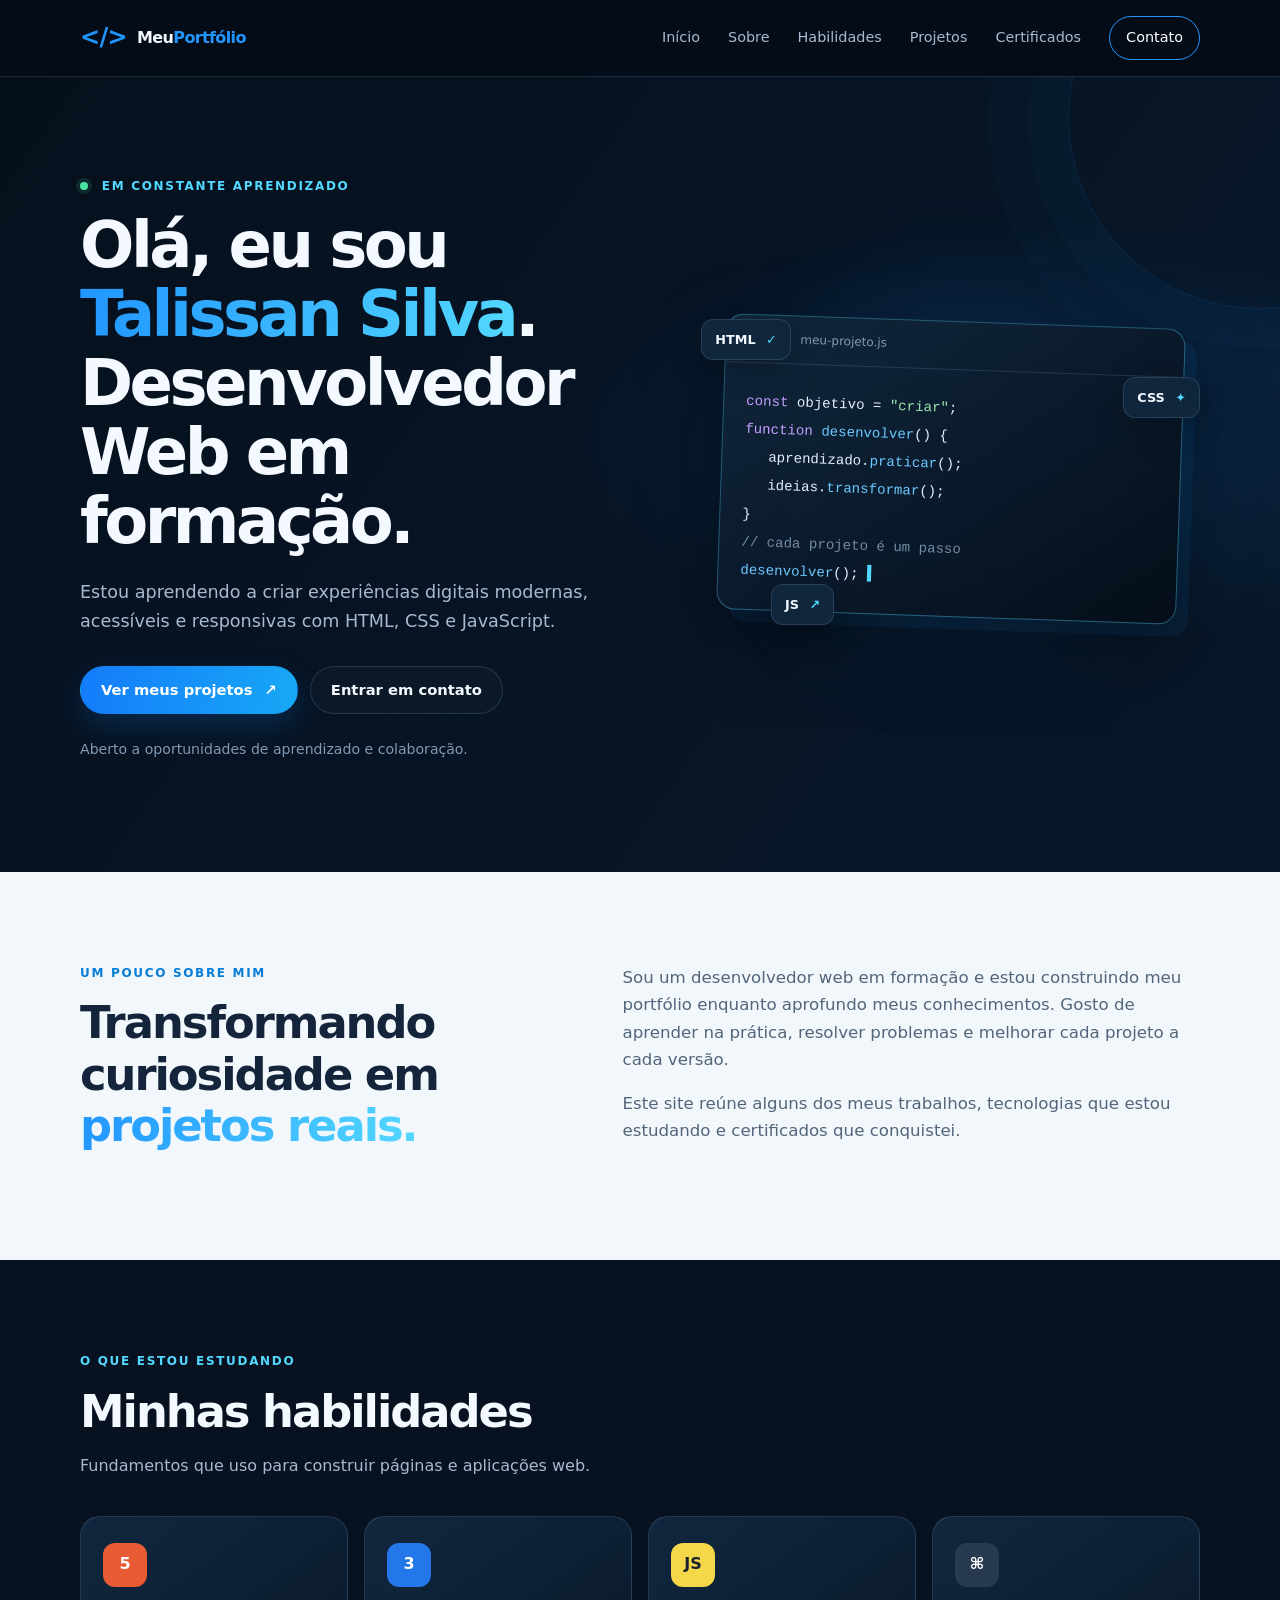
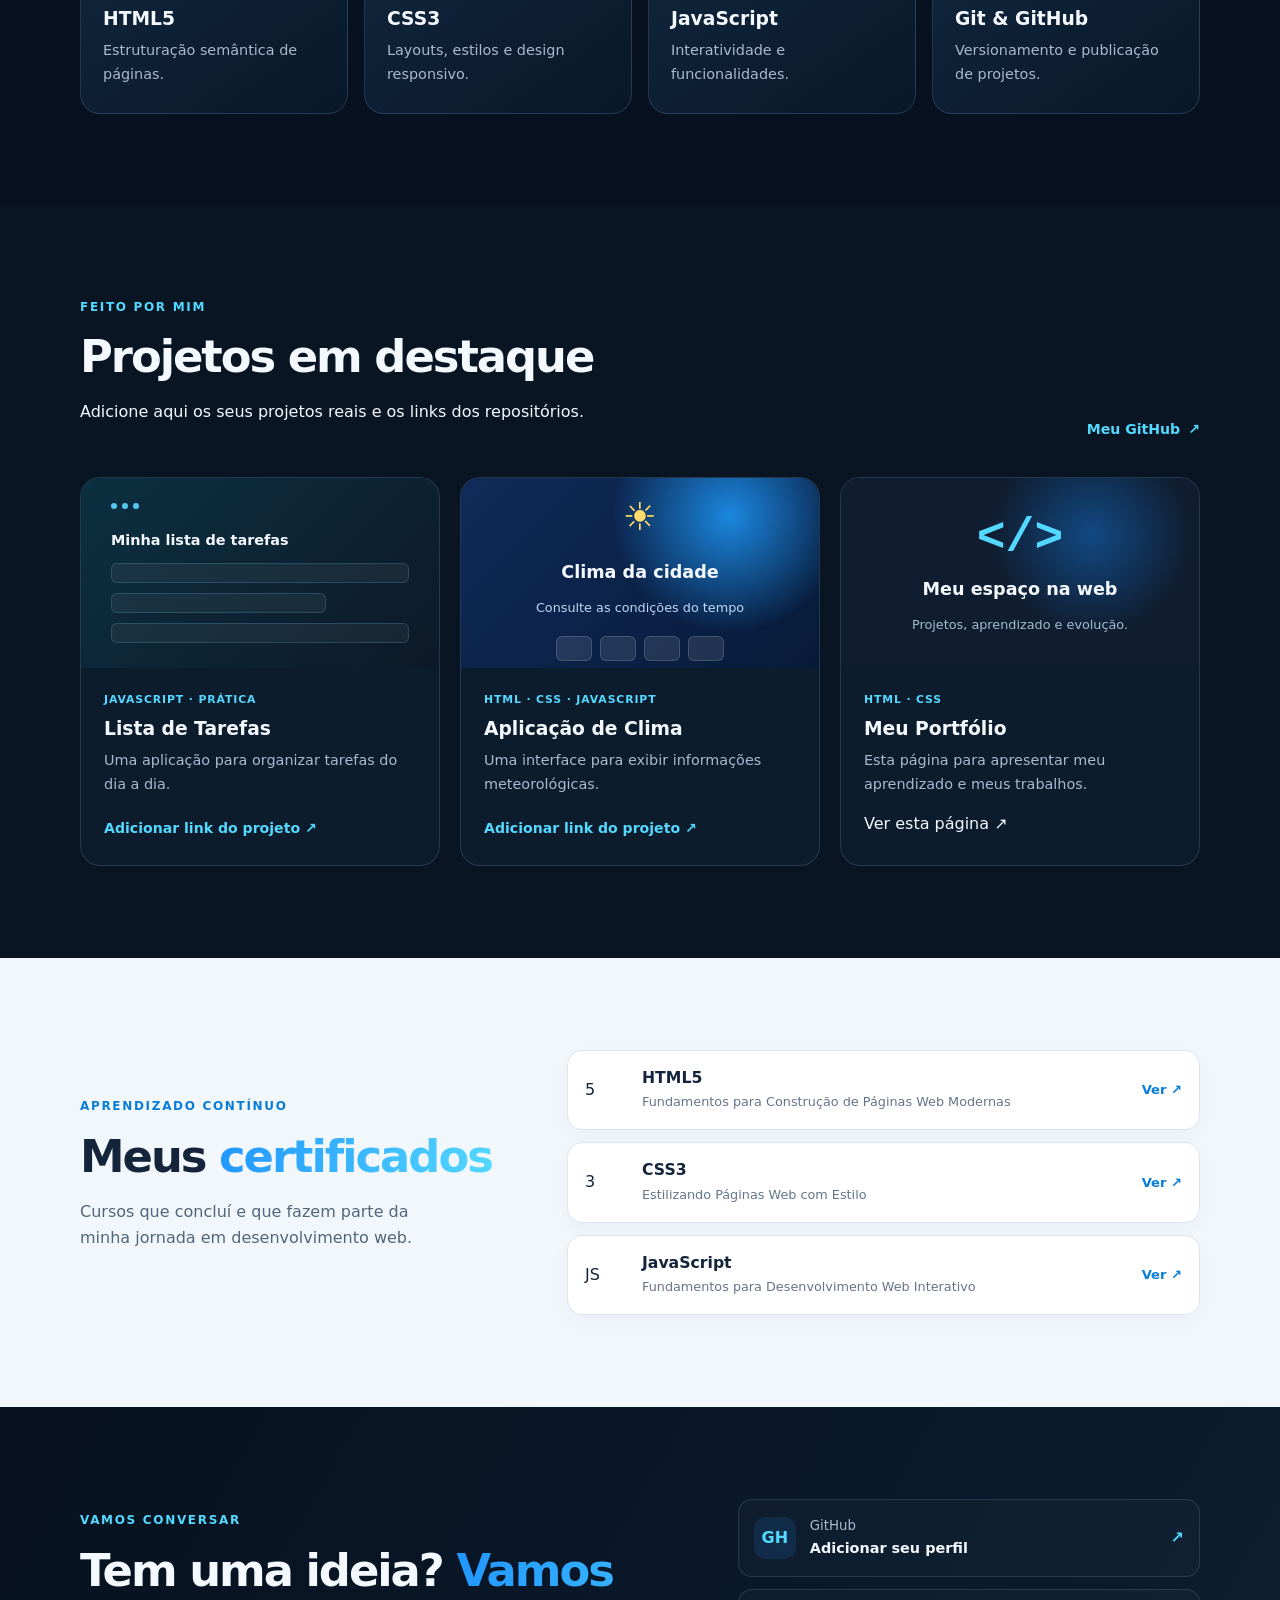
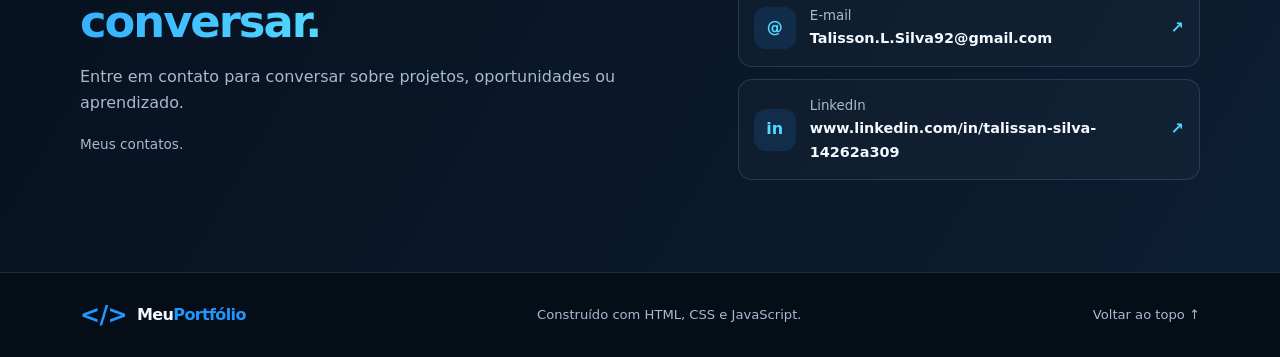
==== index.html @ ab2c7cd7 "Update index.html" ====
<!DOCTYPE html>
<html lang="pt-BR">
<head>
  <meta charset="UTF-8">
  <meta name="viewport" content="width=device-width, initial-scale=1.0">
  <meta name="description" content="Portfólio de desenvolvimento web: projetos, habilidades e certificados.">
  <title>Meu Portfólio | Desenvolvedor Web</title>
  <link rel="stylesheet" href="style.css">
  <script src="script.js" defer></script>
</head>
<body>
  <header class="site-header">
    <nav class="nav container" aria-label="Navegação principal">
      <a class="brand" href="#inicio" aria-label="Ir para o início"><span class="brand-mark">&lt;/&gt;</span><span>Meu<span class="accent">Portfólio</span></span></a>
      <button class="menu-toggle" aria-label="Abrir menu" aria-expanded="false" aria-controls="nav-links">
        <span></span><span></span><span></span>
      </button>
      <div class="nav-links" id="nav-links">
        <a href="#inicio">Início</a>
        <a href="#sobre">Sobre</a>
        <a href="#habilidades">Habilidades</a>
        <a href="#projetos">Projetos</a>
        <a href="#certificados">Certificados</a>
        <a href="#contato" class="nav-cta">Contato</a>
      </div>
    </nav>
  </header>

  <main>
    <section class="hero section" id="inicio">
      <div class="container hero-grid">
        <div class="hero-copy">
          <p class="eyebrow"><span class="status-dot"></span> Em constante aprendizado</p>
          <h1>Olá, eu sou <span class="gradient-text">Talissan Silva</span>.<br>Desenvolvedor Web em formação.</h1>
          <p class="hero-description">Estou aprendendo a criar experiências digitais modernas, acessíveis e responsivas com HTML, CSS e JavaScript.</p>
          <div class="hero-actions">
            <a class="button button-primary" href="#projetos">Ver meus projetos <span aria-hidden="true">↗</span></a>
            <a class="button button-secondary" href="#contato">Entrar em contato</a>
          </div>
          <div class="social-note">Aberto a oportunidades de aprendizado e colaboração.</div>
        </div>
        <div class="hero-art" aria-label="Ilustração decorativa de código">
          <div class="art-glow"></div>
          <div class="code-window">
            <div class="window-top"><i></i><i></i><i></i><span>meu-projeto.js</span></div>
            <div class="code-lines" aria-hidden="true">
              <p><span class="code-purple">const</span> objetivo = <span class="code-green">"criar"</span>;</p>
              <p><span class="code-purple">function</span> <span class="code-blue">desenvolver</span>() {</p>
              <p class="indent">aprendizado.<span class="code-blue">praticar</span>();</p>
              <p class="indent">ideias.<span class="code-blue">transformar</span>();</p>
              <p>}</p>
              <p><span class="code-muted">// cada projeto é um passo</span></p>
              <p><span class="code-blue">desenvolver</span>(); <span class="cursor">▍</span></p>
            </div>
          </div>
          <div class="floating-tag tag-one">HTML <span>✓</span></div>
          <div class="floating-tag tag-two">CSS <span>✦</span></div>
          <div class="floating-tag tag-three">JS <span>↗</span></div>
        </div>
      </div>
    </section>

    <section class="section about-section" id="sobre">
      <div class="container about-grid">
        <div>
          <p class="eyebrow">Um pouco sobre mim</p>
          <h2>Transformando curiosidade em <span class="gradient-text">projetos reais.</span></h2>
        </div>
        <div class="about-copy">
          <p>Sou um desenvolvedor web em formação e estou construindo meu portfólio enquanto aprofundo meus conhecimentos. Gosto de aprender na prática, resolver problemas e melhorar cada projeto a cada versão.</p>
          <p>Este site reúne alguns dos meus trabalhos, tecnologias que estou estudando e certificados que conquistei.</p>
        </div>
      </div>
    </section>

    <section class="section" id="habilidades">
      <div class="container">
        <div class="section-heading">
          <p class="eyebrow">O que estou estudando</p>
          <h2>Minhas habilidades</h2>
          <p>Fundamentos que uso para construir páginas e aplicações web.</p>
        </div>
        <div class="skills-grid">
          <article class="skill-card"><span class="skill-icon html-icon">5</span><h3>HTML5</h3><p>Estruturação semântica de páginas.</p></article>
          <article class="skill-card"><span class="skill-icon css-icon">3</span><h3>CSS3</h3><p>Layouts, estilos e design responsivo.</p></article>
          <article class="skill-card"><span class="skill-icon js-icon">JS</span><h3>JavaScript</h3><p>Interatividade e funcionalidades.</p></article>
          <article class="skill-card"><span class="skill-icon git-icon">⌘</span><h3>Git &amp; GitHub</h3><p>Versionamento e publicação de projetos.</p></article>
        </div>
      </div>
    </section>

    <section class="section projects-section" id="projetos">
      <div class="container">
        <div class="section-heading heading-row">
          <div><p class="eyebrow">Feito por mim</p><h2>Projetos em destaque</h2><p>Adicione aqui os seus projetos reais e os links dos repositórios.</p></div>
          <a class="text-link" href="https://github.com/taysomsilvaangel-jpg" target="_blank" rel="noopener noreferrer">Meu GitHub <span aria-hidden="true">↗</span></a>
        </div>
        <div class="projects-grid">
          <article class="project-card">
            <div class="project-visual task-visual"><span class="mock-browser"><i></i><i></i><i></i></span><div class="mock-task-title">Minha lista de tarefas</div><div class="mock-task-line"></div><div class="mock-task-line short"></div><div class="mock-task-line"></div></div>
            <div class="project-content"><p class="project-type">JavaScript · Prática</p><h3>Lista de Tarefas</h3><p>Uma aplicação para organizar tarefas do dia a dia.</p><a class="text-link" href="#contato">Adicionar link do projeto ↗</a></div>
          </article>
          <article class="project-card">
            <div class="project-visual weather-visual"><div class="sun">☀</div><strong>Clima da cidade</strong><span>Consulte as condições do tempo</span><div class="weather-bars"><i></i><i></i><i></i><i></i></div></div>
            <div class="project-content"><p class="project-type">HTML · CSS · JavaScript</p><h3>Aplicação de Clima</h3><p>Uma interface para exibir informações meteorológicas.</p><a class="text-link" href="#contato">Adicionar link do projeto ↗</a></div>
          </article>
          <article class="project-card">
            <div class="project-visual portfolio-visual"><span class="portfolio-symbol">&lt;/&gt;</span><strong>Meu espaço na web</strong><span>Projetos, aprendizado e evolução.</span></div>
            <div class="project-content"><p class="project-type">HTML · CSS</p><h3>Meu Portfólio</h3><p>Esta página para apresentar meu aprendizado e meus trabalhos.</p><a class="www.linkedin.com/in/talissan-silva-14262a309" href="#inicio">Ver esta página ↗</a></div>
          </article>
        </div>
      </div>
    </section>

    <section class="section certificates-section" id="certificados">
      <div class="container certificates-grid">
        <div>
          <p class="eyebrow">Aprendizado contínuo</p>
          <h2>Meus <span class="gradient-text">certificados</span></h2>
          <p class="section-intro">Cursos que concluí e que fazem parte da minha jornada em desenvolvimento web.</p>
        </div>
        <div class="certificate-list">
          <article class="certificate-item"><span class="certificados/HTML5_Fundamentos_para_Construção_de_Páginas_Web_Modernas-Certificado_digital_4840983.pdf">5</span><div><h3>HTML5</h3><p>Fundamentos para Construção de Páginas Web Modernas</p></div><a href="c:\projetos-web\projetos-webCurriculo\HTML5_Fundamentos_para_Construção_de_Páginas_Web_Modernas-Certificado_digital_4840983.pdf" target="_blank" rel="noopener noreferrer" aria-label="Abrir certificado de HTML5">Ver ↗</a></article>
          <article class="certificate-item"><span class="certificados/CSS3_Estilizando_Páginas_Web_com_Estilo-Certificado_digital_4839850.pdf">3</span><div><h3>CSS3</h3><p>Estilizando Páginas Web com Estilo</p></div><a href="certificados/CSS3_Estilizando_Páginas_Web_com_Estilo-Certificado_digital_4839850.pdf" target="_blank" rel="noopener noreferrer" aria-label="Abrir certificado de CSS3">Ver ↗</a></article>
          <article class="certificate-item"><span class="certificados/JavaScript_Fundamentos_para_Desenvolvimento_Web_Interativo-Certificado_digital_4862687.pdf">JS</span><div><h3>JavaScript</h3><p>Fundamentos para Desenvolvimento Web Interativo</p></div><a href="certificados/JavaScript_Fundamentos_para_Desenvolvimento_Web_Interativo-Certificado_digital_4862687.pdf" target="_blank" rel="noopener noreferrer" aria-label="Abrir certificado de JavaScript">Ver ↗</a></article>
        </div>
      </div>
    </section>

    <section class="section contact-section" id="contato">
      <div class="container contact-grid">
        <div><p class="eyebrow">Vamos conversar</p><h2>Tem uma ideia? <span class="gradient-text">Vamos conversar.</span></h2><p>Entre em contato para conversar sobre projetos, oportunidades ou aprendizado.</p><p class="contact-hint">Meus contatos.</p></div>
        <div class="contact-links">
          <a href="https://github.com/taysomsilvaangel-jpg" target="_blank" rel="noopener noreferrer"><span>GH</span><div><small>GitHub</small><strong>Adicionar seu perfil</strong></div><b>↗</b></a>
          <a href="Talisson.L.Silva92@gmail.com"><span>@</span><div><small>E-mail</small><strong>Talisson.L.Silva92@gmail.com</strong></div><b>↗</b></a>
          <a href="www.linkedin.com/in/talissan-silva-14262a309" target="_blank" rel="noopener noreferrer"><span>in</span><div><small>LinkedIn</small><strong>www.linkedin.com/in/talissan-silva-14262a309</strong></div><b>↗</b></a>
        </div>
      </div>
    </section>
  </main>

  <footer class="site-footer"><div class="container footer-inner"><a class="brand" href="#inicio"><span class="brand-mark">&lt;/&gt;</span><span>Meu<span class="accent">Portfólio</span></span></a><p>Construído com HTML, CSS e JavaScript.</p><a href="#inicio" class="back-top">Voltar ao topo ↑</a></div></footer>
</body>
</html>
---- style.css ----
:root {
  --bg: #07111f;
  --bg-soft: #0b192a;
  --card: #102238;
  --text: #f4f8ff;
  --muted: #a8bad0;
  --blue: #2196ff;
  --cyan: #53d8ff;
  --border: rgba(146, 184, 220, .18);
  --light: #f2f7fc;
  --dark-text: #14253b;
  --radius: 20px;
  --max-width: 1120px;
}
* { box-sizing: border-box; }
html { scroll-behavior: smooth; scroll-padding-top: 88px; }
body { margin: 0; font-family: Inter, ui-sans-serif, system-ui, -apple-system, BlinkMacSystemFont, "Segoe UI", sans-serif; background: var(--bg); color: var(--text); line-height: 1.65; }
a { color: inherit; text-decoration: none; }
button, a { -webkit-tap-highlight-color: transparent; }
.container { width: min(var(--max-width), calc(100% - 40px)); margin-inline: auto; }
.site-header { position: sticky; top: 0; z-index: 20; background: rgba(5, 13, 24, .9); border-bottom: 1px solid var(--border); backdrop-filter: blur(16px); }
.nav { min-height: 76px; display: flex; align-items: center; justify-content: space-between; gap: 28px; }
.brand { display: inline-flex; align-items: center; gap: 10px; font-weight: 800; letter-spacing: -.04em; white-space: nowrap; }
.brand-mark { color: var(--blue); font-size: 1.5rem; font-weight: 900; }
.accent, .gradient-text { color: var(--blue); }
.gradient-text { background: linear-gradient(100deg, var(--blue), var(--cyan)); -webkit-background-clip: text; background-clip: text; color: transparent; }
.nav-links { display: flex; align-items: center; gap: clamp(14px, 2.2vw, 28px); color: var(--muted); font-size: .9rem; }
.nav-links a:hover, .nav-links a:focus-visible { color: white; }
.nav-cta { border: 1px solid var(--blue); border-radius: 999px; padding: 9px 16px; color: white !important; }
.menu-toggle { display: none; border: 1px solid var(--border); background: var(--bg-soft); color: white; border-radius: 10px; padding: 10px; }
.menu-toggle span { display: block; width: 22px; height: 2px; margin: 4px; background: currentColor; }
.section { padding: 92px 0; }
.hero { position: relative; overflow: hidden; padding: 100px 0 110px; background: radial-gradient(ellipse at 82% 45%, rgba(20, 120, 220, .17), transparent 34%), linear-gradient(125deg, #06101d, #08182a); }
.hero::before { content: ""; position: absolute; width: 380px; height: 380px; border: 1px solid rgba(33,150,255,.14); border-radius: 50%; right: -170px; top: -150px; box-shadow: 0 0 0 40px rgba(33,150,255,.025), 0 0 0 80px rgba(33,150,255,.02); }
.hero-grid { position: relative; display: grid; grid-template-columns: 1.05fr .95fr; align-items: center; gap: 70px; }
.eyebrow { margin: 0 0 14px; color: var(--cyan); text-transform: uppercase; font-size: .75rem; font-weight: 800; letter-spacing: .14em; }
.status-dot { display: inline-block; width: 8px; height: 8px; border-radius: 50%; margin-right: 8px; background: #47e2a0; box-shadow: 0 0 0 4px rgba(71,226,160,.12); }
h1, h2, h3, p { margin-top: 0; }
h1 { max-width: 700px; margin-bottom: 22px; font-size: clamp(2.5rem, 5vw, 4.4rem); line-height: 1.08; letter-spacing: -.055em; }
h2 { margin-bottom: 16px; font-size: clamp(2rem, 3.5vw, 3rem); line-height: 1.15; letter-spacing: -.045em; }
h3 { line-height: 1.3; }
.hero-description { max-width: 580px; color: var(--muted); font-size: 1.1rem; }
.hero-actions { display: flex; flex-wrap: wrap; gap: 12px; margin-top: 30px; }
.button { min-height: 48px; display: inline-flex; align-items: center; justify-content: center; gap: 12px; padding: 0 20px; border: 1px solid transparent; border-radius: 999px; font-weight: 750; font-size: .92rem; transition: transform .2s, background .2s; }
.button:hover { transform: translateY(-2px); }
.button-primary { color: #fff; background: linear-gradient(100deg, #147bfa, #18a8f6); box-shadow: 0 12px 30px rgba(18,129,245,.2); }
.button-secondary { border-color: var(--border); background: rgba(255,255,255,.025); }
.social-note { margin-top: 24px; color: #829bb5; font-size: .88rem; }
.hero-art { position: relative; display: grid; place-items: center; min-height: 340px; }
.art-glow { position: absolute; width: 290px; height: 290px; border-radius: 50%; background: rgba(18,135,255,.18); filter: blur(65px); }
.code-window { position: relative; width: min(100%, 460px); padding: 0 0 25px; overflow: hidden; border: 1px solid rgba(83,216,255,.36); border-radius: 18px; background: linear-gradient(145deg, rgba(17,39,62,.97), rgba(5,14,25,.98)); box-shadow: 0 28px 80px rgba(0,0,0,.35), 12px 12px 0 rgba(33,150,255,.08); transform: rotate(2deg); }
.window-top { height: 48px; display: flex; align-items: center; gap: 7px; padding: 0 17px; border-bottom: 1px solid var(--border); color: #8099b5; font-size: .75rem; }
.window-top i { width: 8px; height: 8px; display: block; border-radius: 50%; background: #ff6b6b; }
.window-top i:nth-child(2) { background: #ffd166; }.window-top i:nth-child(3) { background: #51d88a; }
.window-top span { margin-left: 12px; }
.code-lines { padding: 24px 22px 0; color: #e4f0ff; font: 500 .88rem/2 "SFMono-Regular", Consolas, monospace; }
.code-lines p { margin: 0; white-space: nowrap; }
.indent { padding-left: 24px; }.code-purple { color: #c6a0ff; }.code-green { color: #9ce6ad; }.code-blue { color: #6bcaff; }.code-muted { color: #718ba5; }.cursor { color: var(--cyan); }
.floating-tag { position: absolute; padding: 9px 13px; border: 1px solid var(--border); border-radius: 12px; background: #10263d; box-shadow: 0 12px 30px rgba(0,0,0,.2); font-size: .8rem; font-weight: 800; }
.floating-tag span { color: var(--cyan); margin-left: 6px; }.tag-one { top: 20px; left: 0; }.tag-two { right: 0; top: 78px; }.tag-three { bottom: 14px; left: 14%; }
.about-section, .certificates-section { color: var(--dark-text); background: var(--light); }
.about-grid { display: grid; grid-template-columns: .9fr 1.1fr; gap: 70px; align-items: start; }
.about-section .eyebrow, .certificates-section .eyebrow { color: #087dd8; }
.about-copy { color: #53657a; font-size: 1.04rem; }
.section-heading { max-width: 680px; margin-bottom: 36px; }
.section-heading > p:last-child, .section-intro { color: var(--muted); }
.skills-grid { display: grid; grid-template-columns: repeat(4, 1fr); gap: 16px; }
.skill-card { padding: 26px 22px; border: 1px solid var(--border); border-radius: var(--radius); background: linear-gradient(145deg, rgba(19,42,66,.9), rgba(10,25,42,.9)); transition: transform .2s, border-color .2s; }
.skill-card:hover, .project-card:hover { transform: translateY(-5px); border-color: rgba(33,150,255,.6); }
.skill-icon, .certificate-badge { display: grid; place-items: center; width: 44px; height: 44px; margin-bottom: 20px; border-radius: 12px; font-weight: 900; }
.html-icon { color: #fff; background: #e85b35; }.css-icon { color: #fff; background: #2377e8; }.js-icon { color: #18212c; background: #f4d84a; }.git-icon { color: #fff; background: #273a50; }
.skill-card h3 { margin-bottom: 8px; }.skill-card p { margin-bottom: 0; color: var(--muted); font-size: .9rem; }
.projects-section { background: #091523; }
.heading-row { max-width: none; display: flex; align-items: end; justify-content: space-between; gap: 24px; }
.text-link { display: inline-flex; align-items: center; gap: 8px; color: var(--cyan); font-size: .88rem; font-weight: 800; }
.text-link:hover { color: white; }
.projects-grid { display: grid; grid-template-columns: repeat(3, 1fr); gap: 20px; }
.project-card { overflow: hidden; border: 1px solid var(--border); border-radius: var(--radius); background: #0d1c2d; transition: transform .2s, border-color .2s; }
.project-visual { height: 190px; display: flex; flex-direction: column; justify-content: center; align-items: center; gap: 10px; overflow: hidden; position: relative; }
.task-visual { align-items: stretch; padding: 25px 30px; background: linear-gradient(135deg, #0c3041, #0d1928); }
.mock-browser { display: flex; gap: 5px; }.mock-browser i { width: 6px; height: 6px; border-radius: 50%; background: #57c6ef; }
.mock-task-title { margin-top: 10px; font-size: .9rem; font-weight: 800; }.mock-task-line { height: 20px; border: 1px solid rgba(128,200,232,.2); border-radius: 6px; background: rgba(255,255,255,.05); }.mock-task-line.short { width: 72%; }
.weather-visual { background: radial-gradient(circle at 75% 20%, #1b87df, transparent 38%), linear-gradient(135deg, #102b5a, #071a38); }.sun { color: #ffdc69; font-size: 2.4rem; }.weather-visual strong { font-size: 1.1rem; }.weather-visual span { color: #c0d7f7; font-size: .8rem; }.weather-bars { display: flex; gap: 8px; margin-top: 8px; }.weather-bars i { width: 36px; height: 25px; border: 1px solid rgba(255,255,255,.15); border-radius: 6px; background: rgba(255,255,255,.1); }
.portfolio-visual { background: radial-gradient(circle at 70% 30%, rgba(20,139,255,.4), transparent 35%), #101d30; }.portfolio-symbol { color: var(--cyan); font: 900 3rem monospace; }.portfolio-visual strong { font-size: 1.1rem; }.portfolio-visual span:last-child { color: #a6bbd2; font-size: .8rem; }
.project-content { padding: 23px; }.project-type { margin-bottom: 8px; color: var(--cyan); text-transform: uppercase; letter-spacing: .08em; font-size: .68rem; font-weight: 800; }.project-content h3 { margin-bottom: 8px; }.project-content p:not(.project-type) { color: var(--muted); font-size: .9rem; }.project-content .text-link { margin-top: 6px; }
.certificates-grid { display: grid; grid-template-columns: .8fr 1.2fr; gap: 65px; align-items: center; }.certificates-section .section-intro { color: #53657a; max-width: 380px; }
.certificate-list { display: grid; gap: 12px; }.certificate-item { display: grid; grid-template-columns: 42px 1fr auto; align-items: center; gap: 15px; padding: 17px; border: 1px solid #dce6f0; border-radius: 15px; background: #fff; box-shadow: 0 6px 18px rgba(24,55,88,.04); }.certificate-badge { width: 40px; height: 40px; margin: 0; border-radius: 10px; }.certificate-item h3 { margin: 0 0 3px; font-size: .98rem; }.certificate-item p { margin: 0; color: #64758a; font-size: .8rem; }.certificate-item a { color: #087dd8; font-size: .82rem; font-weight: 800; }.certificate-item a:hover { text-decoration: underline; }
.contact-section { background: linear-gradient(120deg, #07111f, #0c1e32); }.contact-grid { display: grid; grid-template-columns: 1fr .8fr; align-items: center; gap: 80px; }.contact-grid > div:first-child > p:not(.eyebrow) { color: var(--muted); }.contact-hint { font-size: .85rem; }
.contact-links { display: grid; gap: 12px; }.contact-links a { display: flex; align-items: center; gap: 14px; padding: 15px; border: 1px solid var(--border); border-radius: 14px; background: rgba(255,255,255,.025); }.contact-links a > span { display: grid; place-items: center; width: 42px; height: 42px; border-radius: 12px; background: rgba(33,150,255,.13); color: var(--cyan); font-weight: 900; }.contact-links a div { display: grid; flex: 1; }.contact-links small { color: var(--muted); }.contact-links strong { font-size: .9rem; }.contact-links b { color: var(--cyan); }
.site-footer { border-top: 1px solid var(--border); background: #050d17; }.footer-inner { min-height: 84px; display: flex; align-items: center; justify-content: space-between; gap: 20px; }.footer-inner p, .back-top { margin: 0; color: var(--muted); font-size: .82rem; }.back-top:hover { color: white; }
:focus-visible { outline: 3px solid var(--cyan); outline-offset: 4px; }
@media (max-width: 900px) {
  .nav { min-height: 70px; }.menu-toggle { display: block; }
  .nav-links { position: absolute; top: 70px; left: 0; right: 0; display: none; flex-direction: column; align-items: stretch; gap: 0; padding: 12px 20px 20px; border-bottom: 1px solid var(--border); background: #07111f; }
  .nav-links.open { display: flex; }.nav-links a { padding: 12px 8px; }.nav-cta { text-align: center; margin-top: 8px; }
  .hero-grid { grid-template-columns: 1fr; gap: 35px; }.hero { padding: 72px 0 80px; }.hero-art { min-height: 300px; }.code-window { max-width: 520px; }
  .about-grid, .certificates-grid, .contact-grid { grid-template-columns: 1fr; gap: 30px; }
  .skills-grid { grid-template-columns: repeat(2, 1fr); }.projects-grid { grid-template-columns: repeat(2, 1fr); }.project-card:last-child { grid-column: 1 / -1; }
}
@media (max-width: 600px) {
  .container { width: min(100% - 30px, var(--max-width)); }
  .section { padding: 66px 0; }.hero { padding: 62px 0 68px; }h1 { font-size: clamp(2.35rem, 12vw, 3.4rem); }
  .hero-description { font-size: 1rem; }.hero-art { min-height: 260px; }.code-lines { padding: 18px 14px 0; font-size: .72rem; }.window-top { height: 42px; }.floating-tag { font-size: .7rem; padding: 7px 9px; }.tag-one { top: 5px; }.tag-two { top: 55px; }.tag-three { bottom: 0; }
  .skills-grid, .projects-grid { grid-template-columns: 1fr; }.project-card:last-child { grid-column: auto; }.project-visual { height: 175px; }
  .heading-row { align-items: start; flex-direction: column; }.certificate-item { grid-template-columns: 38px 1fr; }.certificate-item a { grid-column: 2; justify-self: start; }.certificate-item p { font-size: .76rem; }
  .footer-inner { padding: 22px 0; align-items: flex-start; flex-direction: column; gap: 12px; }
}
@media (prefers-reduced-motion: reduce) { html { scroll-behavior: auto; } *, *::before, *::after { transition-duration: .01ms !important; animation-duration: .01ms !important; } }
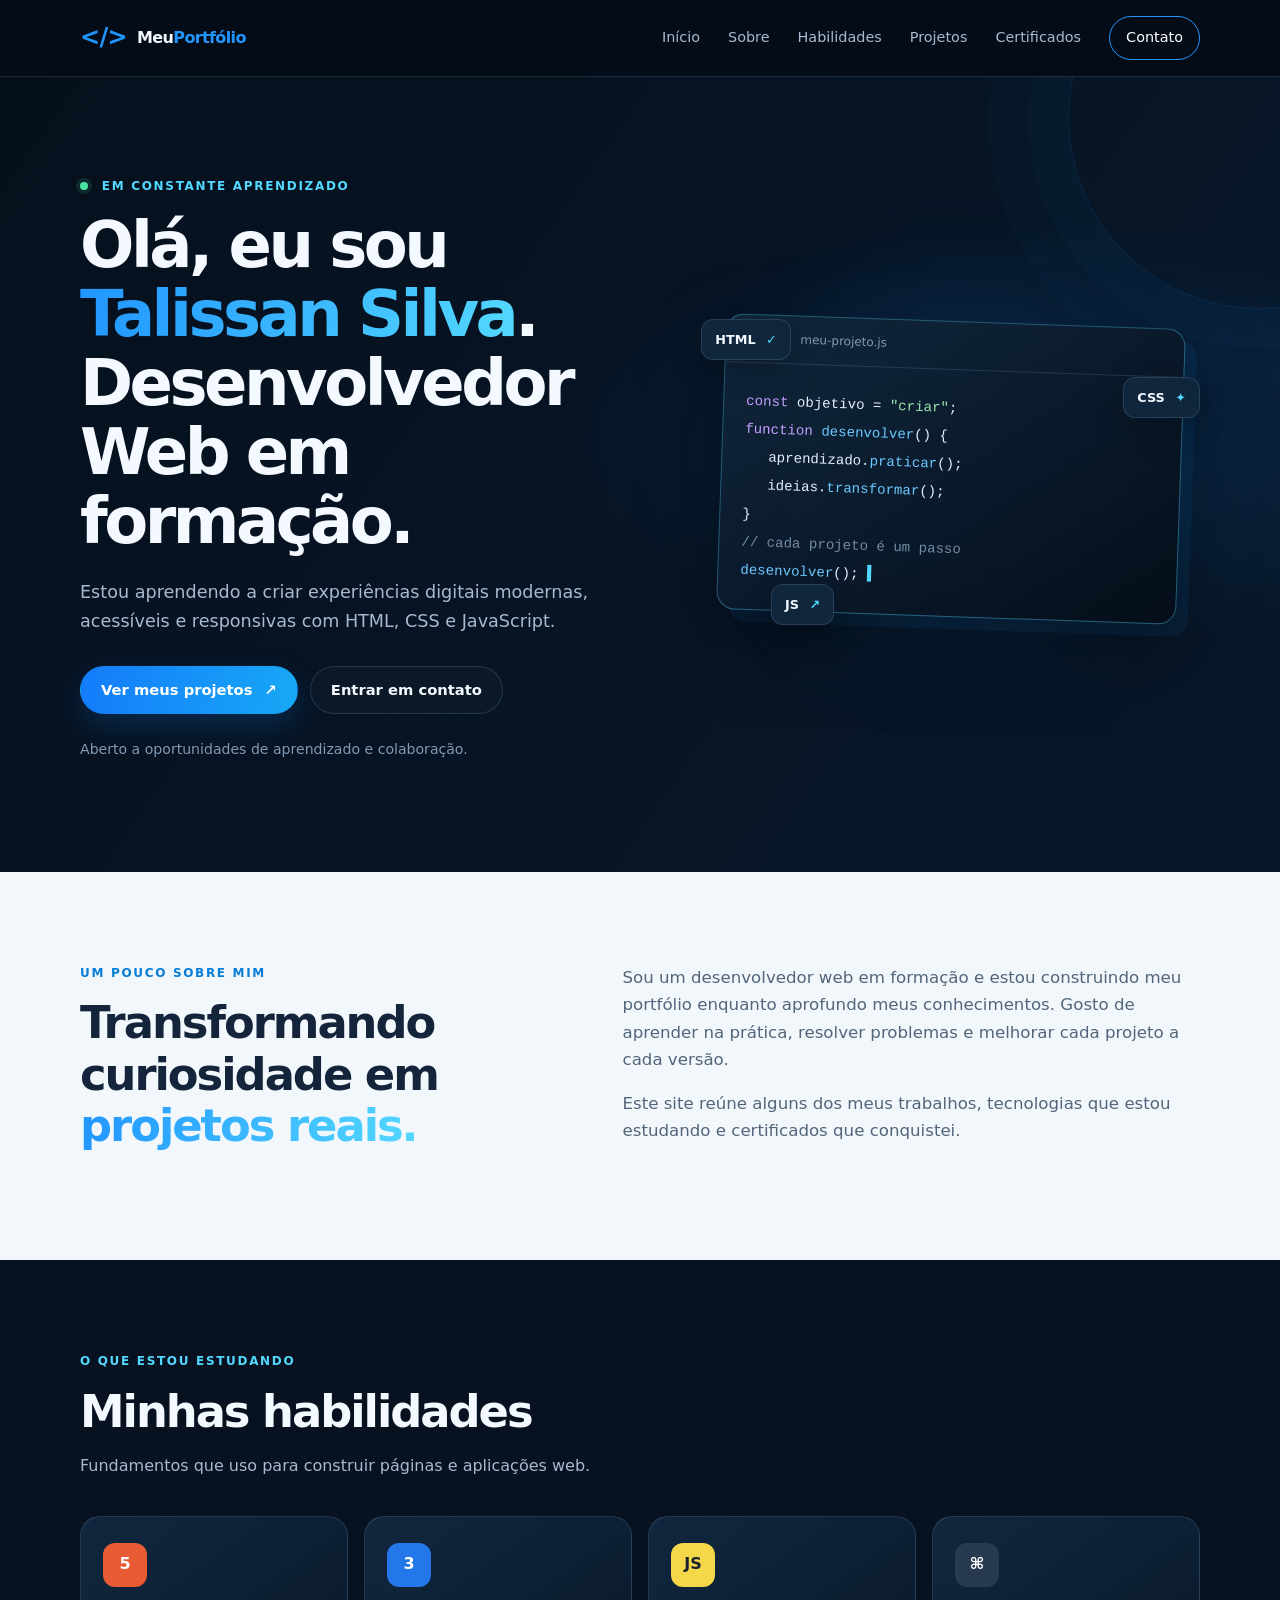
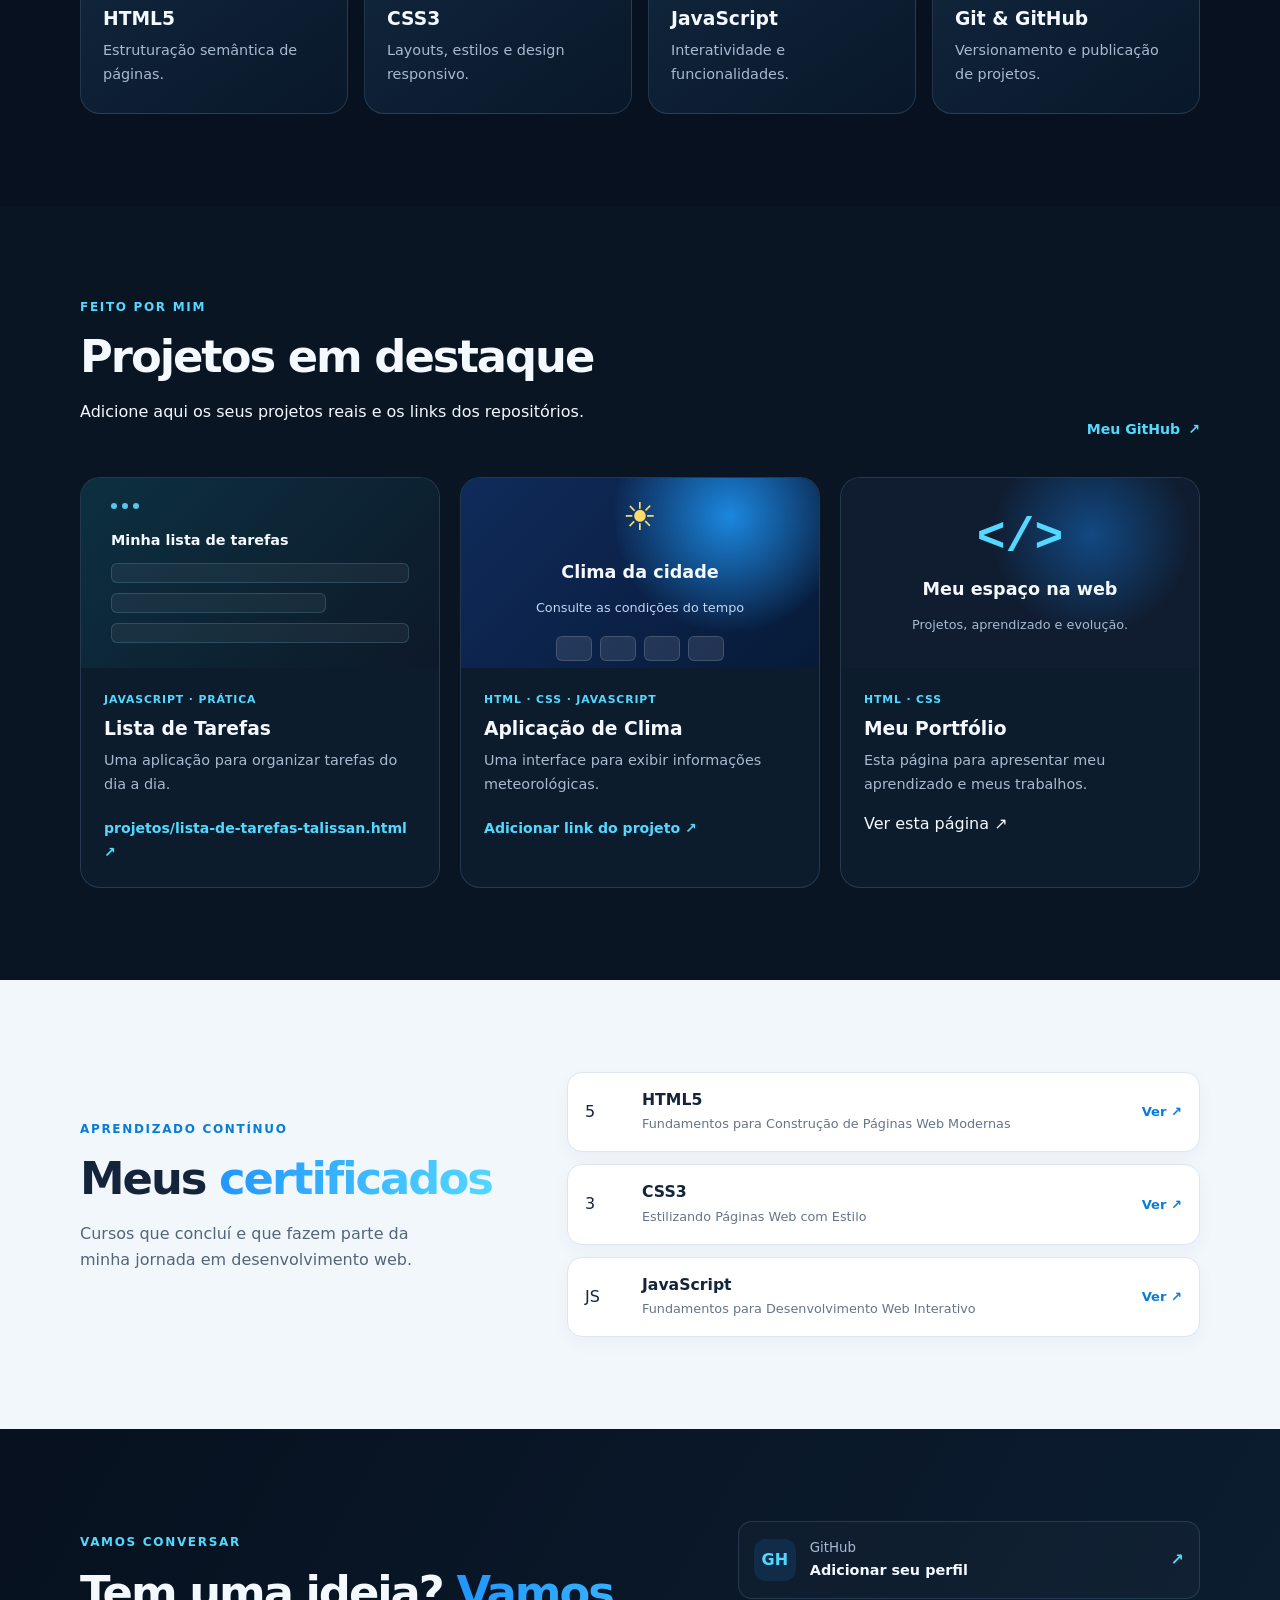
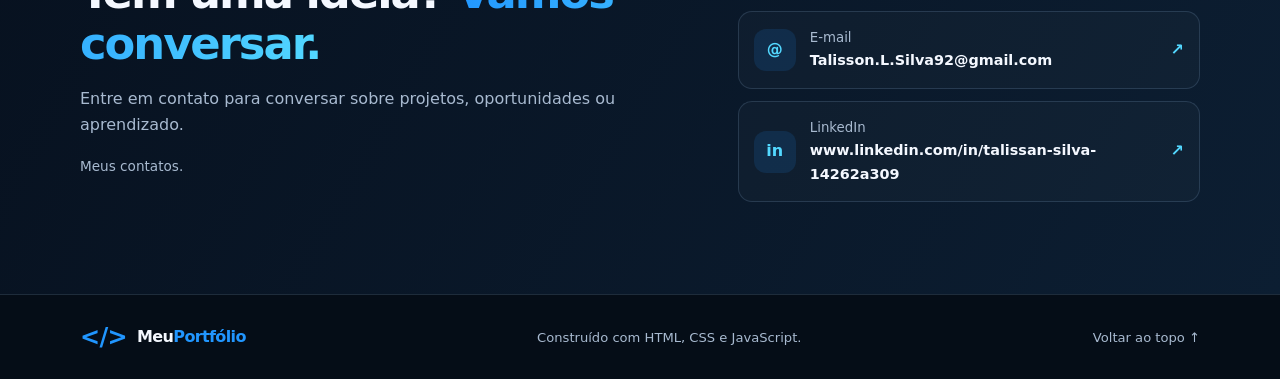
==== commit 4b11504b: "Update index.html" ====
--- a/index.html
+++ b/index.html
@@ -98,7 +98,7 @@
         <div class="projects-grid">
           <article class="project-card">
             <div class="project-visual task-visual"><span class="mock-browser"><i></i><i></i><i></i></span><div class="mock-task-title">Minha lista de tarefas</div><div class="mock-task-line"></div><div class="mock-task-line short"></div><div class="mock-task-line"></div></div>
-            <div class="project-content"><p class="project-type">JavaScript · Prática</p><h3>Lista de Tarefas</h3><p>Uma aplicação para organizar tarefas do dia a dia.</p><a class="text-link" href="#contato">Adicionar link do projeto ↗</a></div>
+            <div class="project-content"><p class="project-type">JavaScript · Prática</p><h3>Lista de Tarefas</h3><p>Uma aplicação para organizar tarefas do dia a dia.</p><a class="text-link" href="#contato">projetos/lista-de-tarefas-talissan.html ↗</a></div>
           </article>
           <article class="project-card">
             <div class="project-visual weather-visual"><div class="sun">☀</div><strong>Clima da cidade</strong><span>Consulte as condições do tempo</span><div class="weather-bars"><i></i><i></i><i></i><i></i></div></div>
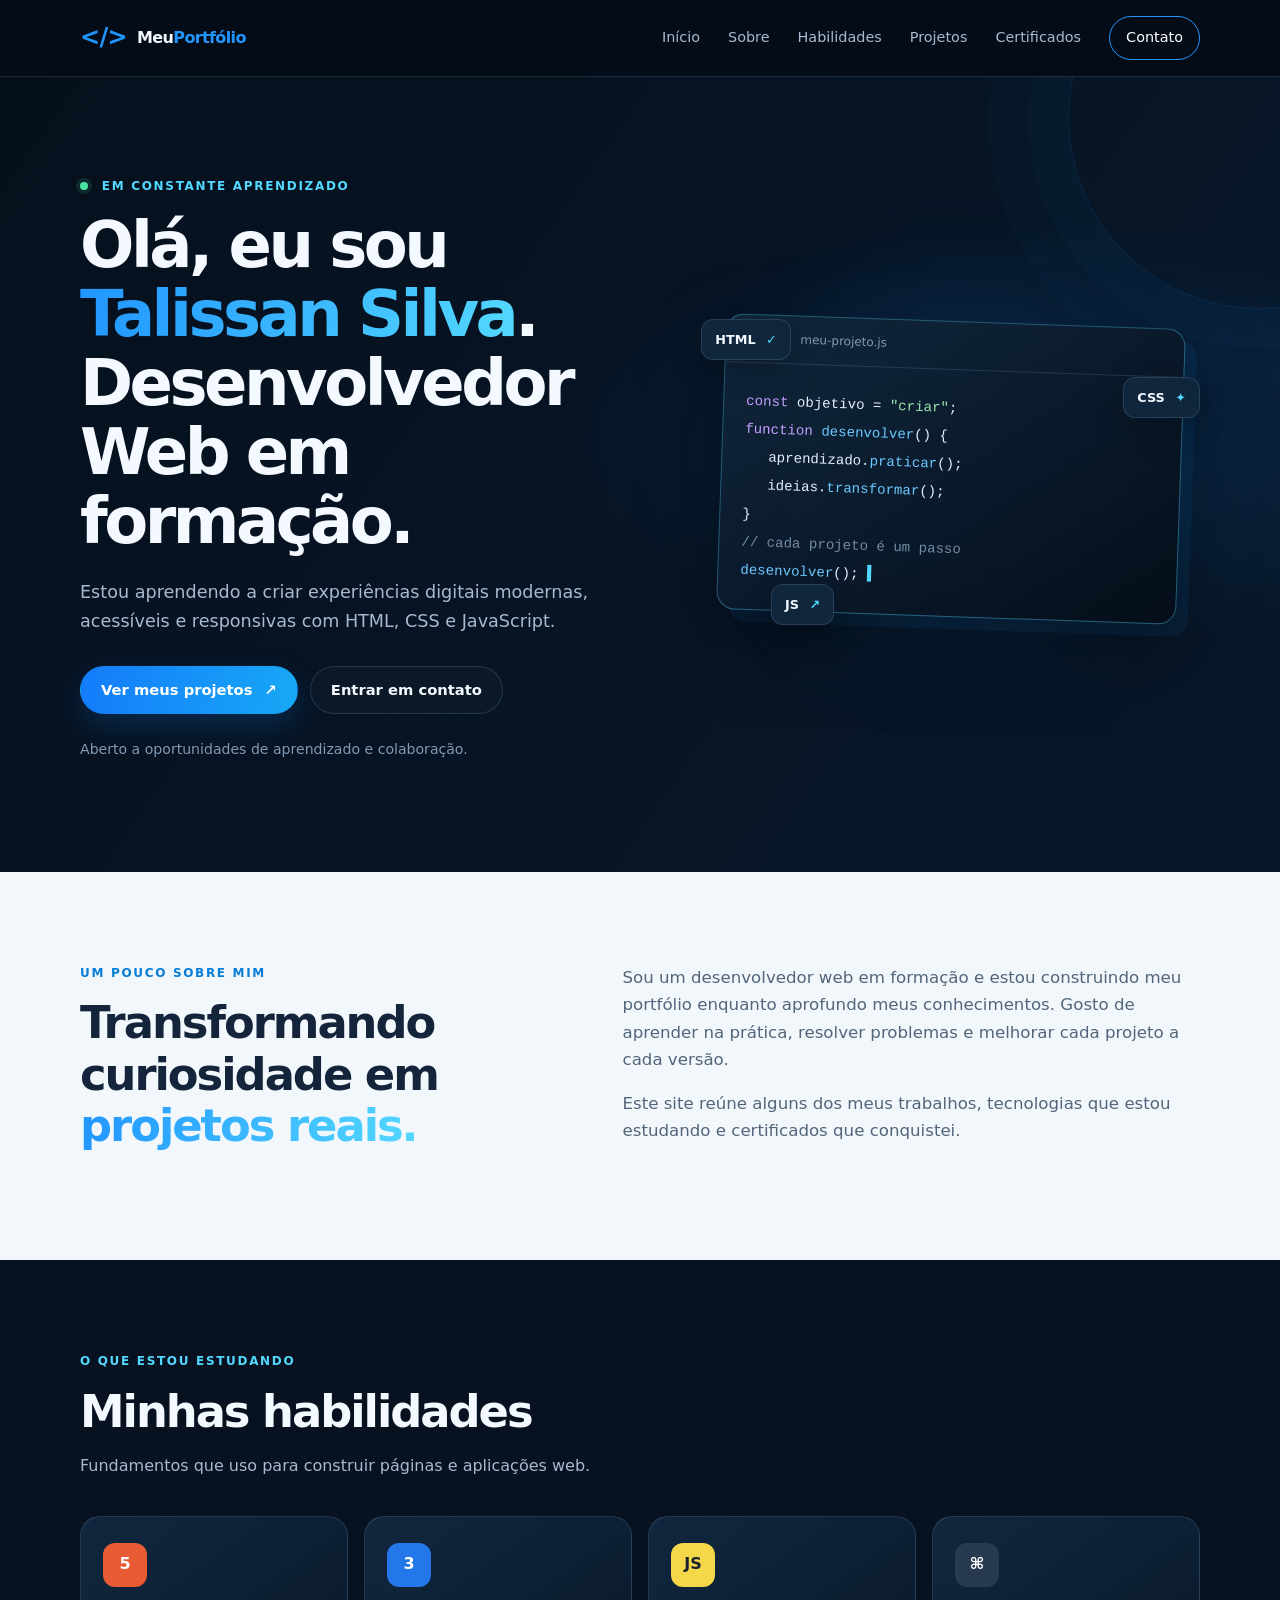
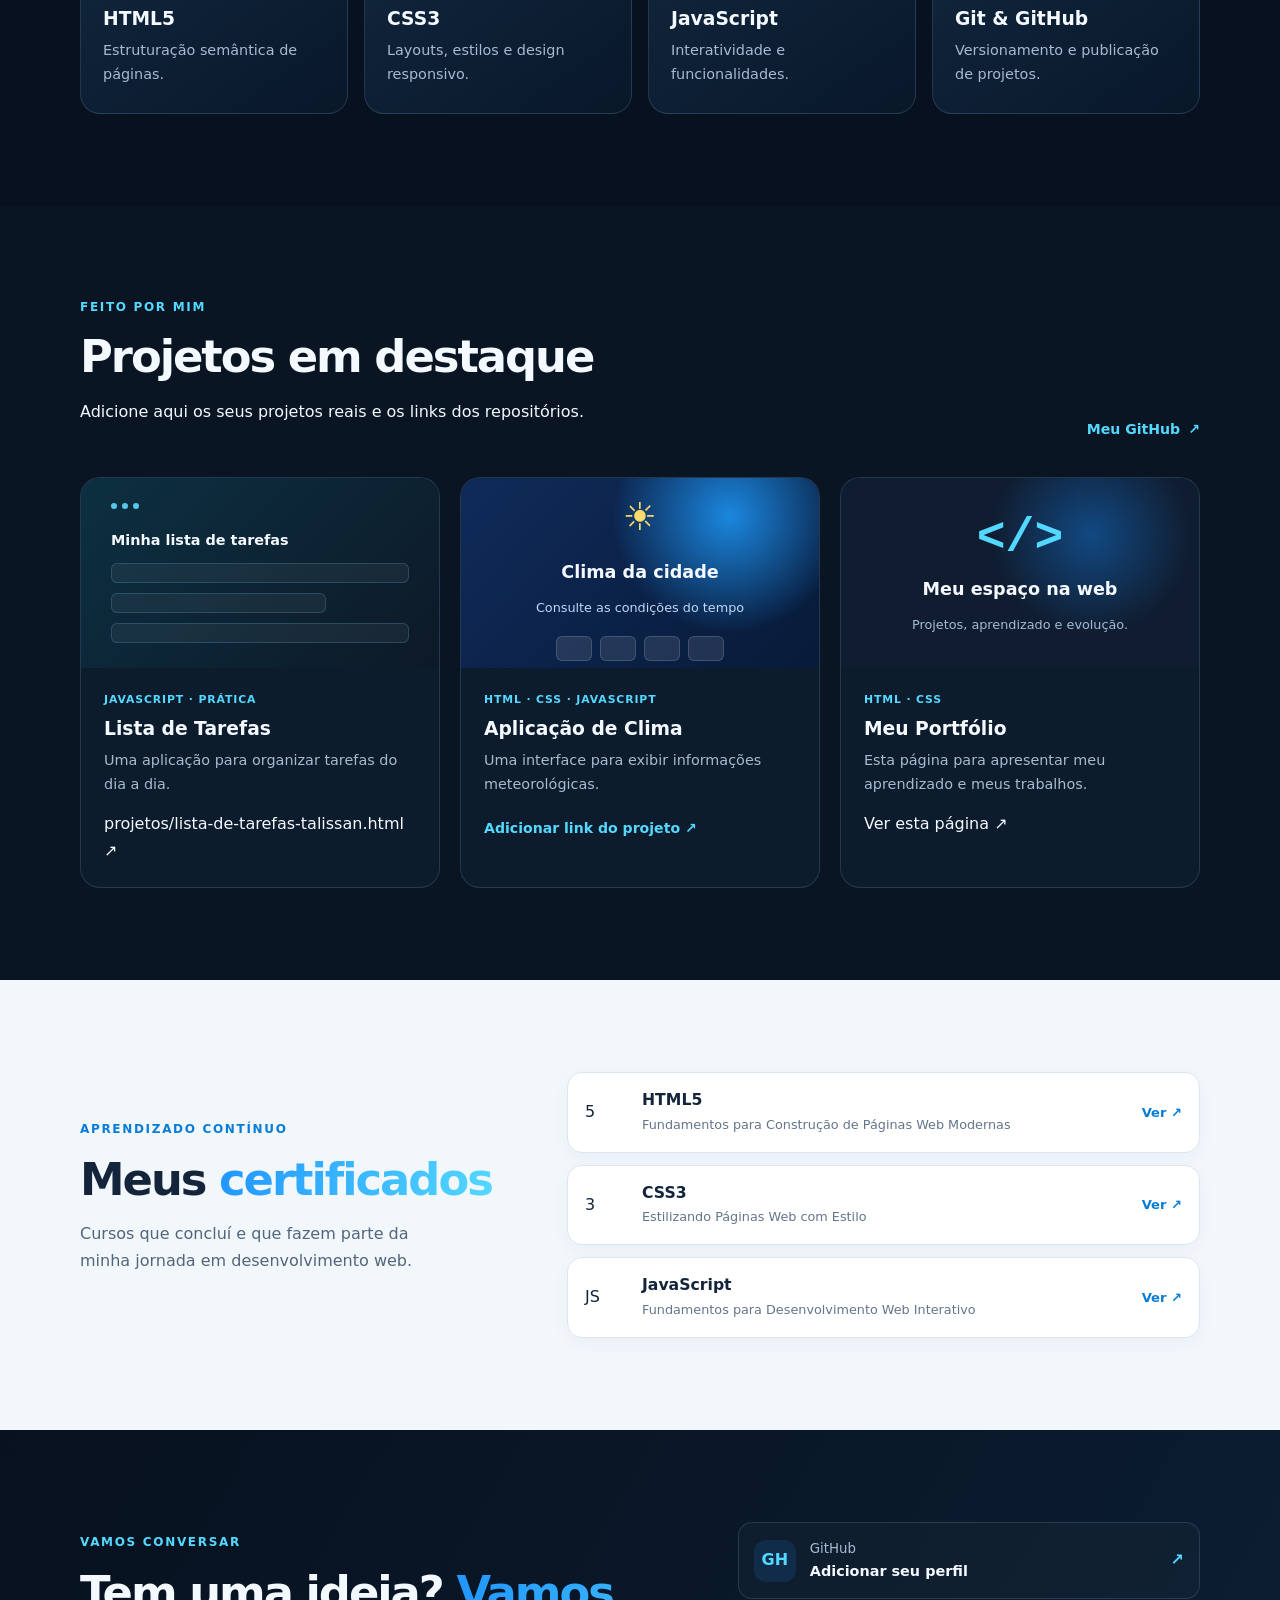
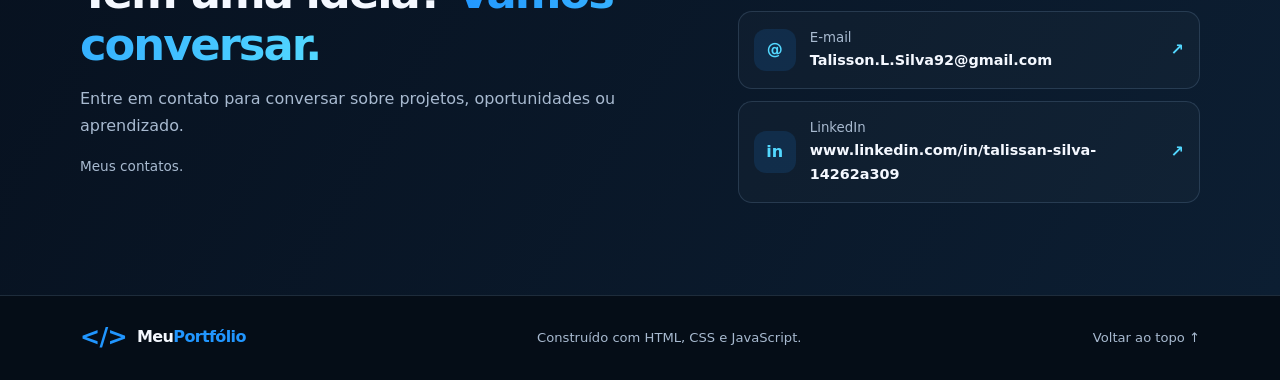
==== commit 64d23521: "Update index.html" ====
--- a/index.html
+++ b/index.html
@@ -98,7 +98,7 @@
         <div class="projects-grid">
           <article class="project-card">
             <div class="project-visual task-visual"><span class="mock-browser"><i></i><i></i><i></i></span><div class="mock-task-title">Minha lista de tarefas</div><div class="mock-task-line"></div><div class="mock-task-line short"></div><div class="mock-task-line"></div></div>
-            <div class="project-content"><p class="project-type">JavaScript · Prática</p><h3>Lista de Tarefas</h3><p>Uma aplicação para organizar tarefas do dia a dia.</p><a class="text-link" href="#contato">projetos/lista-de-tarefas-talissan.html ↗</a></div>
+            <div class="project-content"><p class="project-type">JavaScript · Prática</p><h3>Lista de Tarefas</h3><p>Uma aplicação para organizar tarefas do dia a dia.</p><a class="projetos/lista-de-tarefas-talissan.html" href="#contato">projetos/lista-de-tarefas-talissan.html ↗</a></div>
           </article>
           <article class="project-card">
             <div class="project-visual weather-visual"><div class="sun">☀</div><strong>Clima da cidade</strong><span>Consulte as condições do tempo</span><div class="weather-bars"><i></i><i></i><i></i><i></i></div></div>
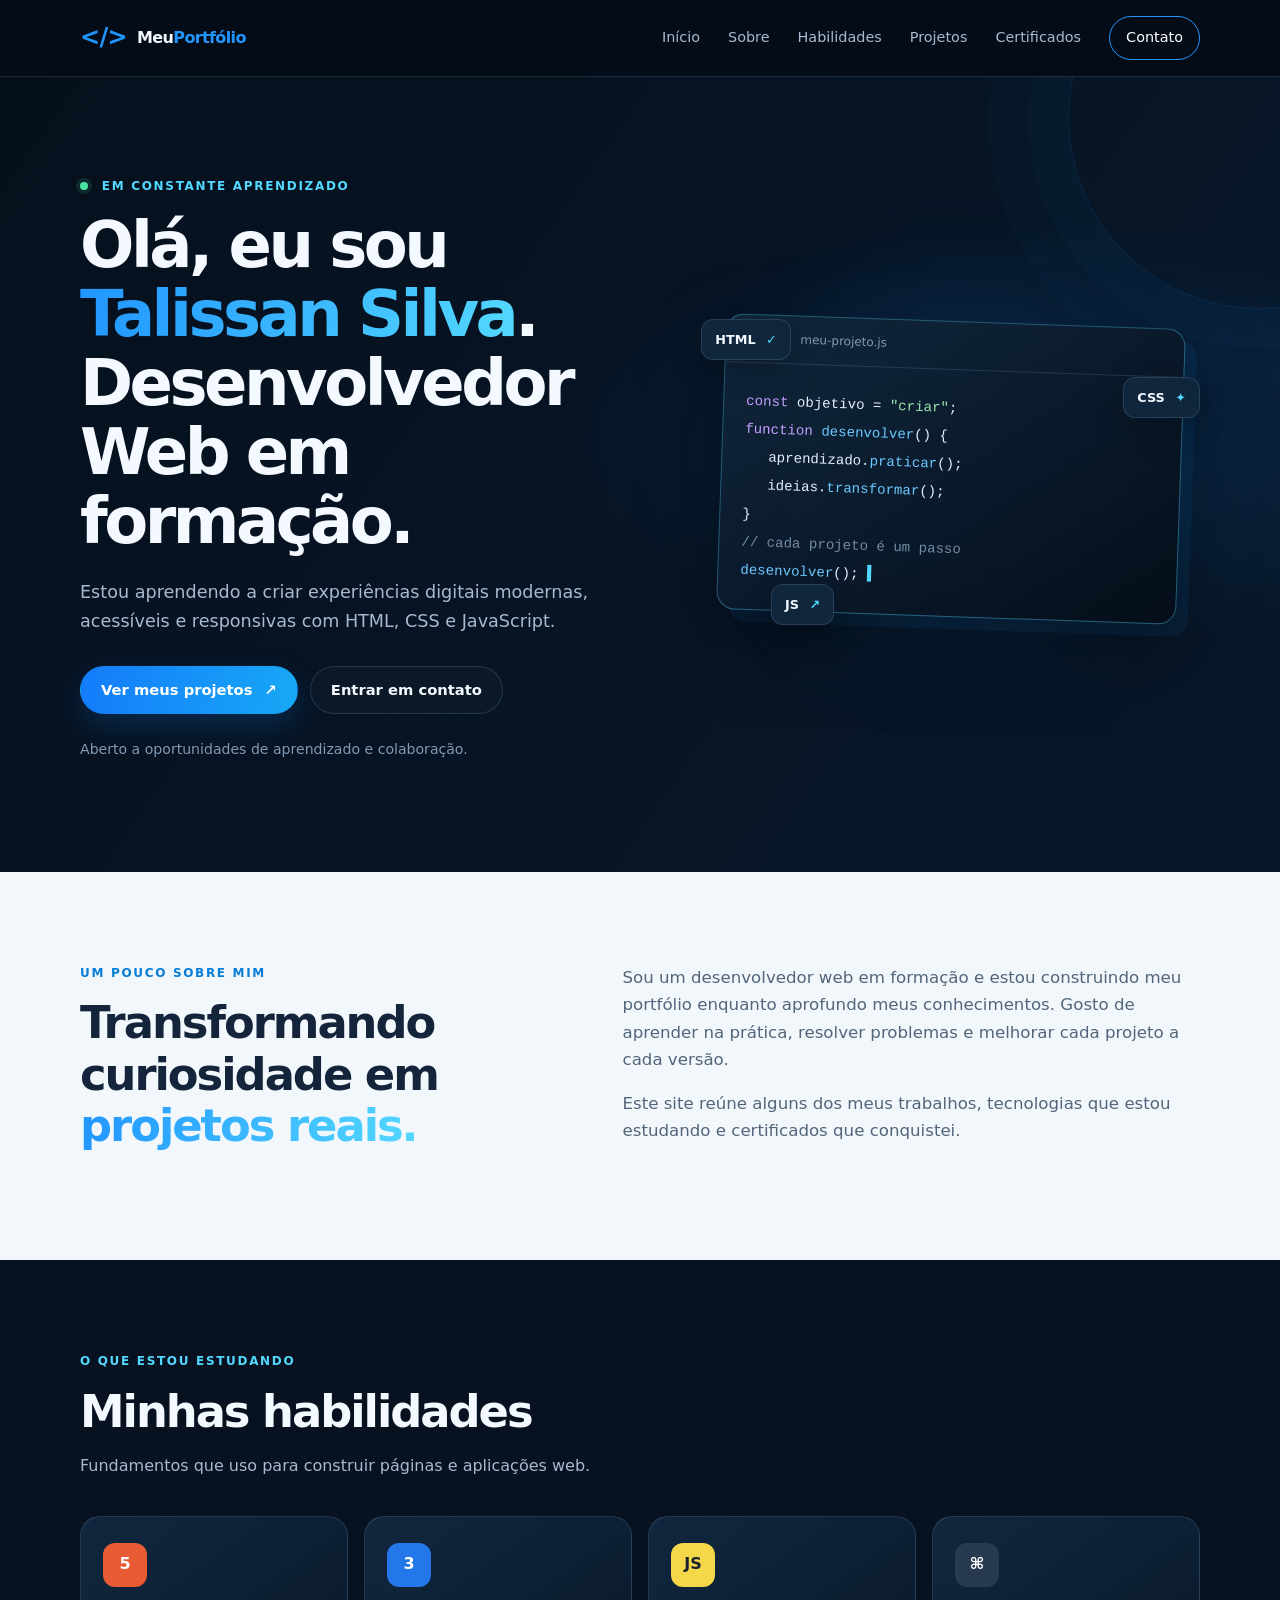
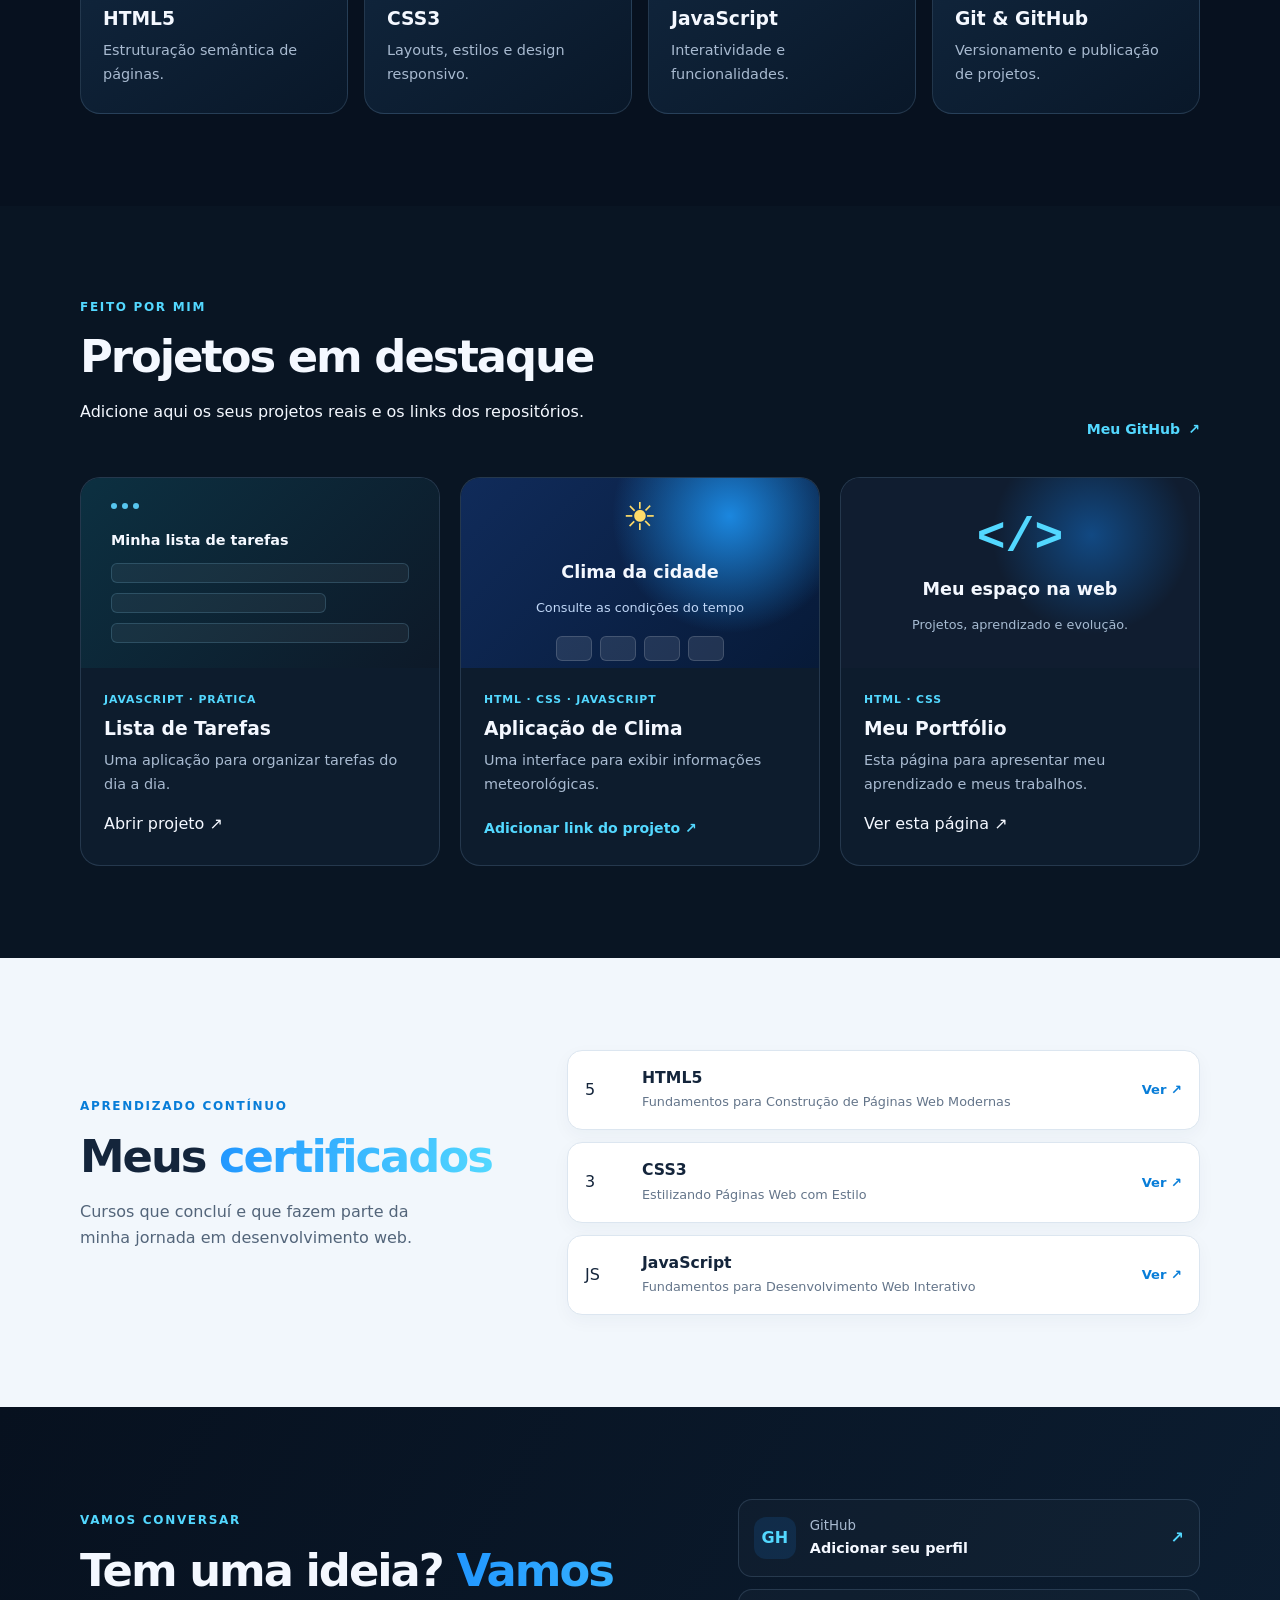
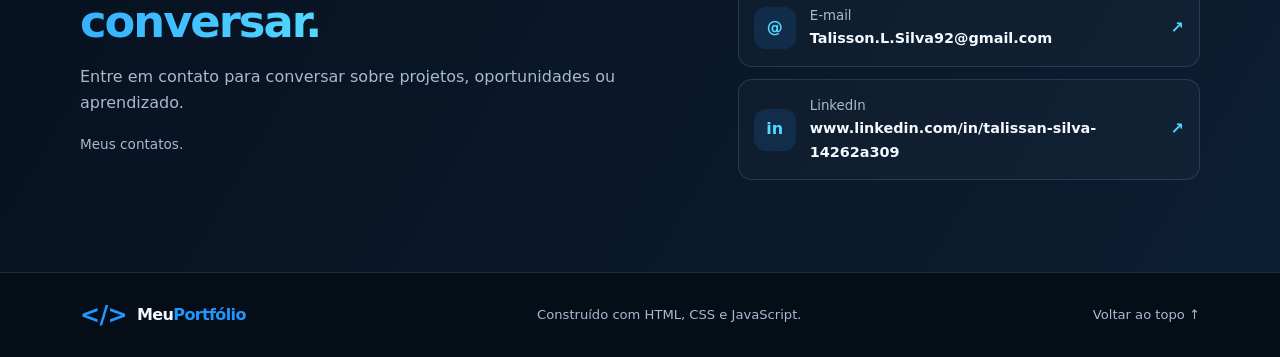
==== commit b93cb4c3: "Update index.html" ====
--- a/index.html
+++ b/index.html
@@ -96,10 +96,34 @@
           <a class="text-link" href="https://github.com/taysomsilvaangel-jpg" target="_blank" rel="noopener noreferrer">Meu GitHub <span aria-hidden="true">↗</span></a>
         </div>
         <div class="projects-grid">
-          <article class="project-card">
-            <div class="project-visual task-visual"><span class="mock-browser"><i></i><i></i><i></i></span><div class="mock-task-title">Minha lista de tarefas</div><div class="mock-task-line"></div><div class="mock-task-line short"></div><div class="mock-task-line"></div></div>
-            <div class="project-content"><p class="project-type">JavaScript · Prática</p><h3>Lista de Tarefas</h3><p>Uma aplicação para organizar tarefas do dia a dia.</p><a class="projetos/lista-de-tarefas-talissan.html" href="#contato">projetos/lista-de-tarefas-talissan.html ↗</a></div>
-          </article>
+         
+<article class="project-card">
+    <div class="project-visual task-visual">
+        <span class="mock-browser">
+            <i></i><i></i><i></i>
+        </span>
+        <div class="mock-task-title">Minha lista de tarefas</div>
+        <div class="mock-task-line"></div>
+        <div class="mock-task-line short"></div>
+        <div class="mock-task-line"></div>
+    </div>
+
+    <div class="project-content">
+        <p class="project-type">JavaScript · Prática</p>
+        <h3>Lista de Tarefas</h3>
+        <p>Uma aplicação para organizar tarefas do dia a dia.</p>
+
+        <a
+            class="project-link"
+            href="projetos/lista-de-tarefas-talissan.html"
+            target="_blank"
+            rel="noopener noreferrer"
+        >
+            Abrir projeto ↗
+        </a>
+    </div>
+</article>
+
           <article class="project-card">
             <div class="project-visual weather-visual"><div class="sun">☀</div><strong>Clima da cidade</strong><span>Consulte as condições do tempo</span><div class="weather-bars"><i></i><i></i><i></i><i></i></div></div>
             <div class="project-content"><p class="project-type">HTML · CSS · JavaScript</p><h3>Aplicação de Clima</h3><p>Uma interface para exibir informações meteorológicas.</p><a class="text-link" href="#contato">Adicionar link do projeto ↗</a></div>
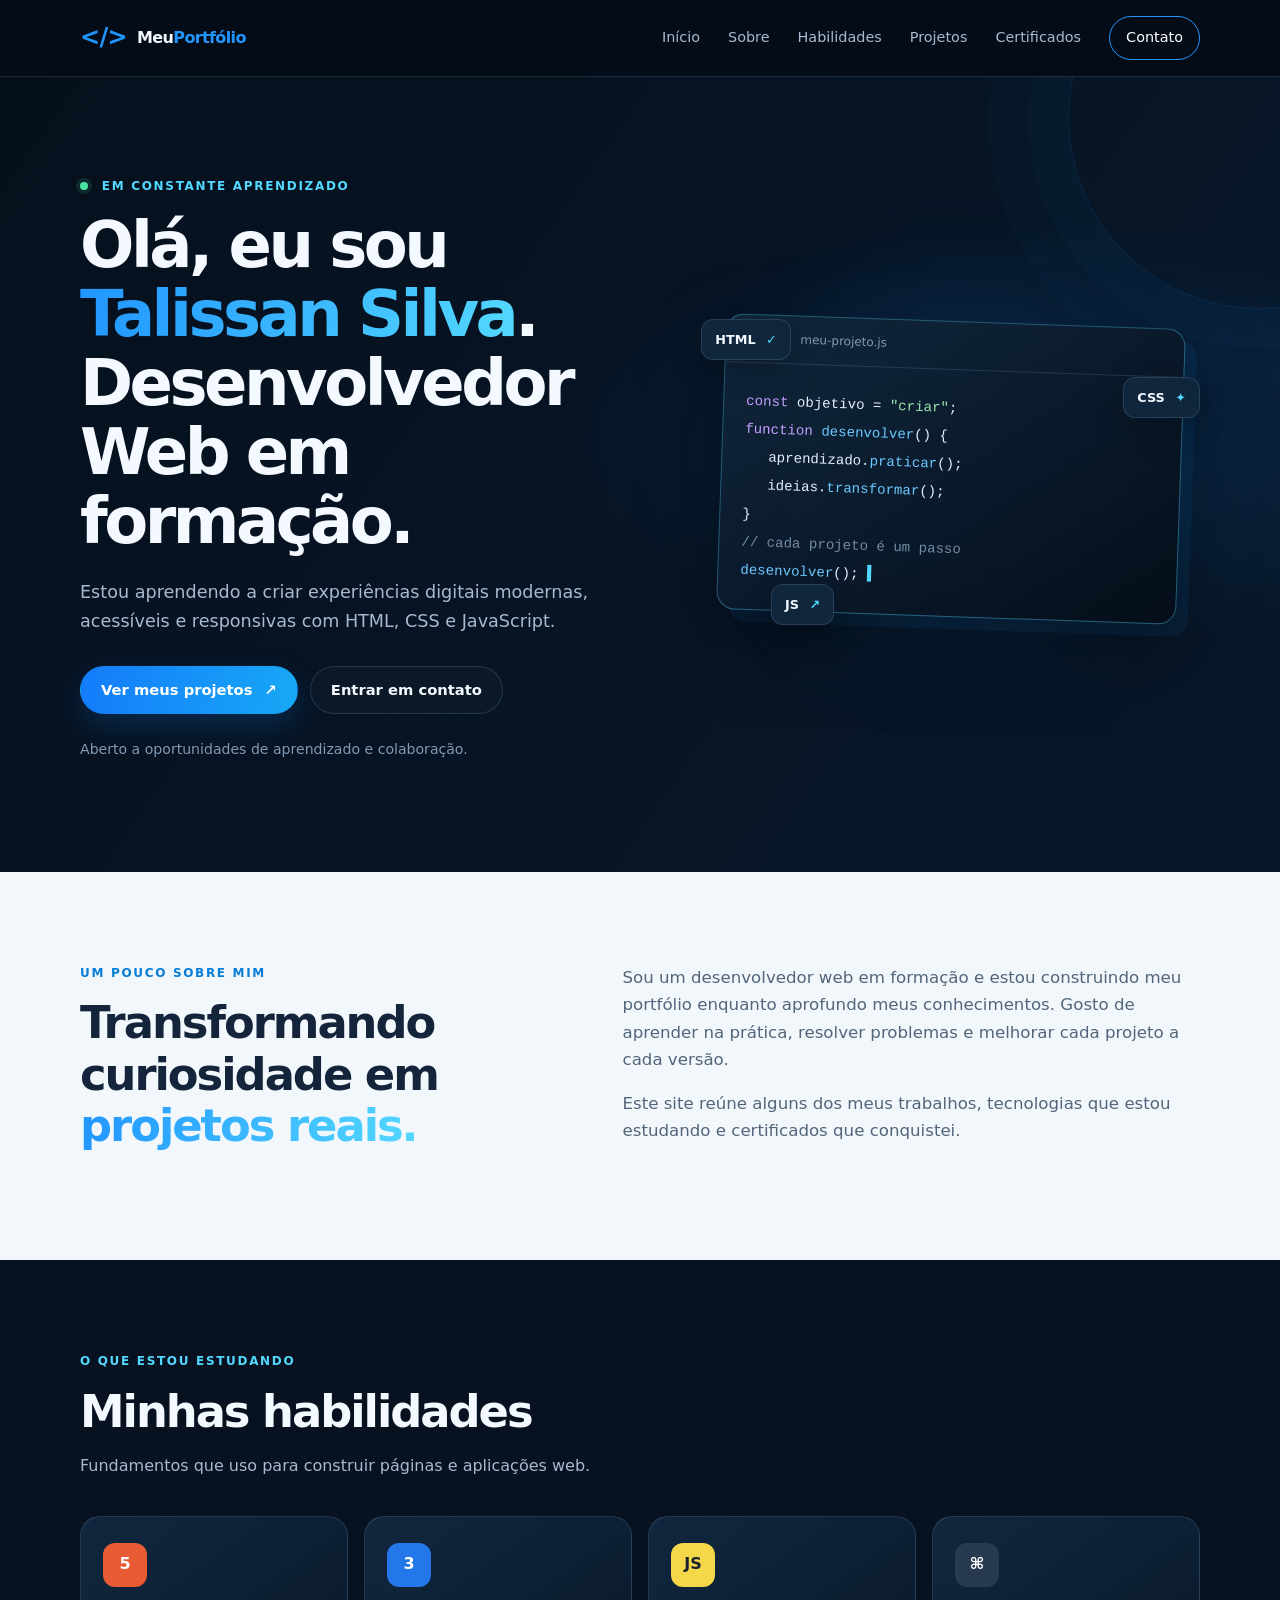
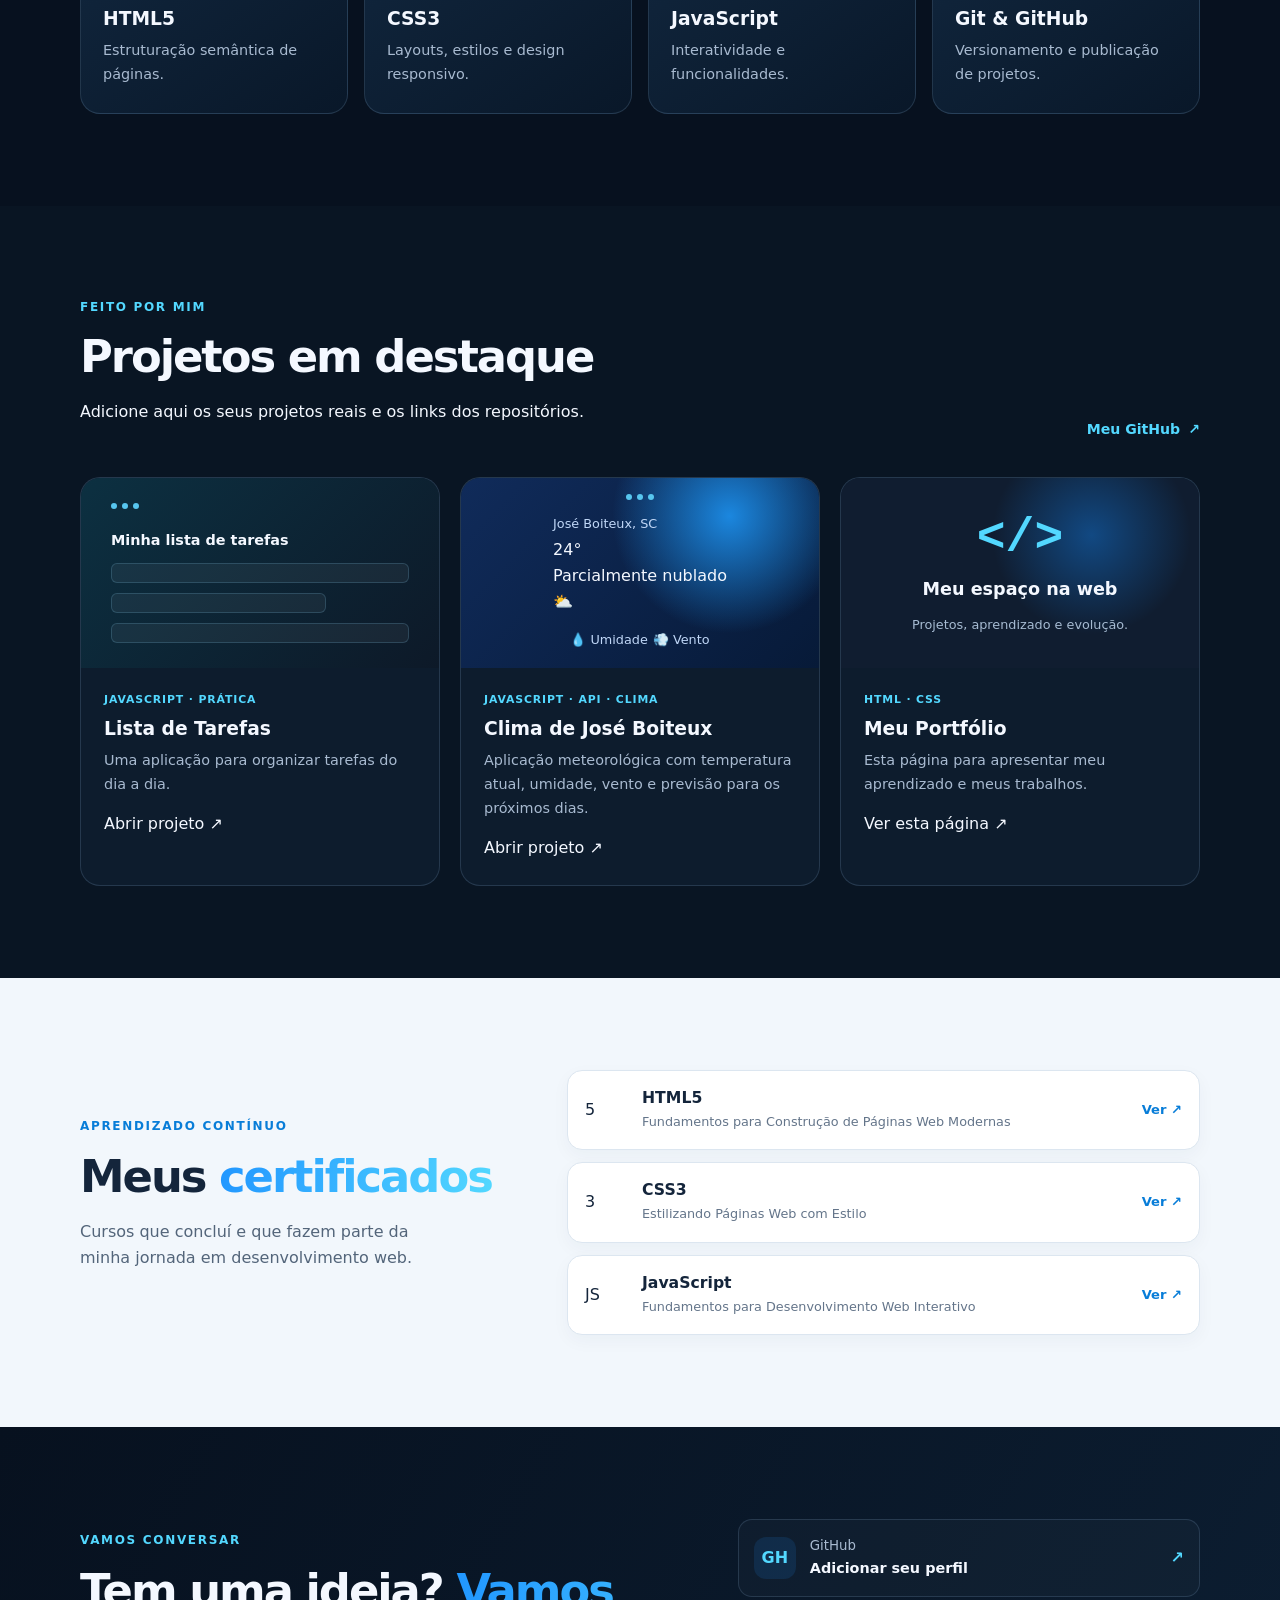
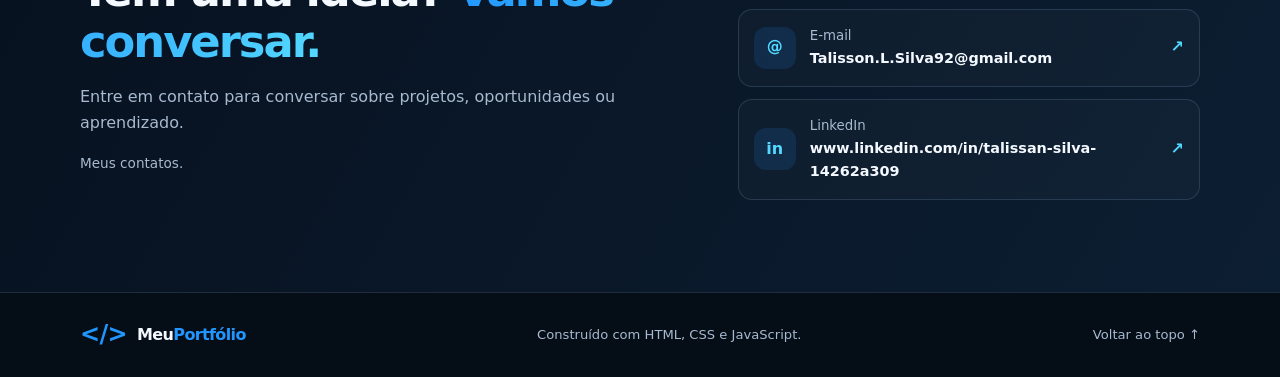
==== commit 417a7c8d: "Update index.html" ====
--- a/index.html
+++ b/index.html
@@ -124,10 +124,49 @@
     </div>
 </article>
 
-          <article class="project-card">
-            <div class="project-visual weather-visual"><div class="sun">☀</div><strong>Clima da cidade</strong><span>Consulte as condições do tempo</span><div class="weather-bars"><i></i><i></i><i></i><i></i></div></div>
-            <div class="project-content"><p class="project-type">HTML · CSS · JavaScript</p><h3>Aplicação de Clima</h3><p>Uma interface para exibir informações meteorológicas.</p><a class="text-link" href="#contato">Adicionar link do projeto ↗</a></div>
-          </article>
+          
+<article class="project-card">
+    <div class="project-visual weather-visual">
+        <span class="mock-browser">
+            <i></i><i></i><i></i>
+        </span>
+
+        <div class="mock-weather">
+            <div class="mock-weather-info">
+                <span class="mock-weather-city">José Boiteux, SC</span>
+                <div class="mock-weather-temp">24°</div>
+                <div class="mock-weather-description">
+                    Parcialmente nublado
+                </div>
+            </div>
+            <div class="mock-weather-icon">⛅</div>
+        </div>
+
+        <div class="mock-weather-details">
+            <span>💧 Umidade</span>
+            <span>💨 Vento</span>
+        </div>
+    </div>
+
+    <div class="project-content">
+        <p class="project-type">JavaScript · API · Clima</p>
+        <h3>Clima de José Boiteux</h3>
+        <p>
+            Aplicação meteorológica com temperatura atual,
+            umidade, vento e previsão para os próximos dias.
+        </p>
+
+        <a
+            class="project-link"
+            href="projetos/clima-jose-boiteux-talissan.html"
+            target="_blank"
+            rel="noopener noreferrer"
+        >
+            Abrir projeto ↗
+        </a>
+    </div>
+</article>
+
           <article class="project-card">
             <div class="project-visual portfolio-visual"><span class="portfolio-symbol">&lt;/&gt;</span><strong>Meu espaço na web</strong><span>Projetos, aprendizado e evolução.</span></div>
             <div class="project-content"><p class="project-type">HTML · CSS</p><h3>Meu Portfólio</h3><p>Esta página para apresentar meu aprendizado e meus trabalhos.</p><a class="www.linkedin.com/in/talissan-silva-14262a309" href="#inicio">Ver esta página ↗</a></div>
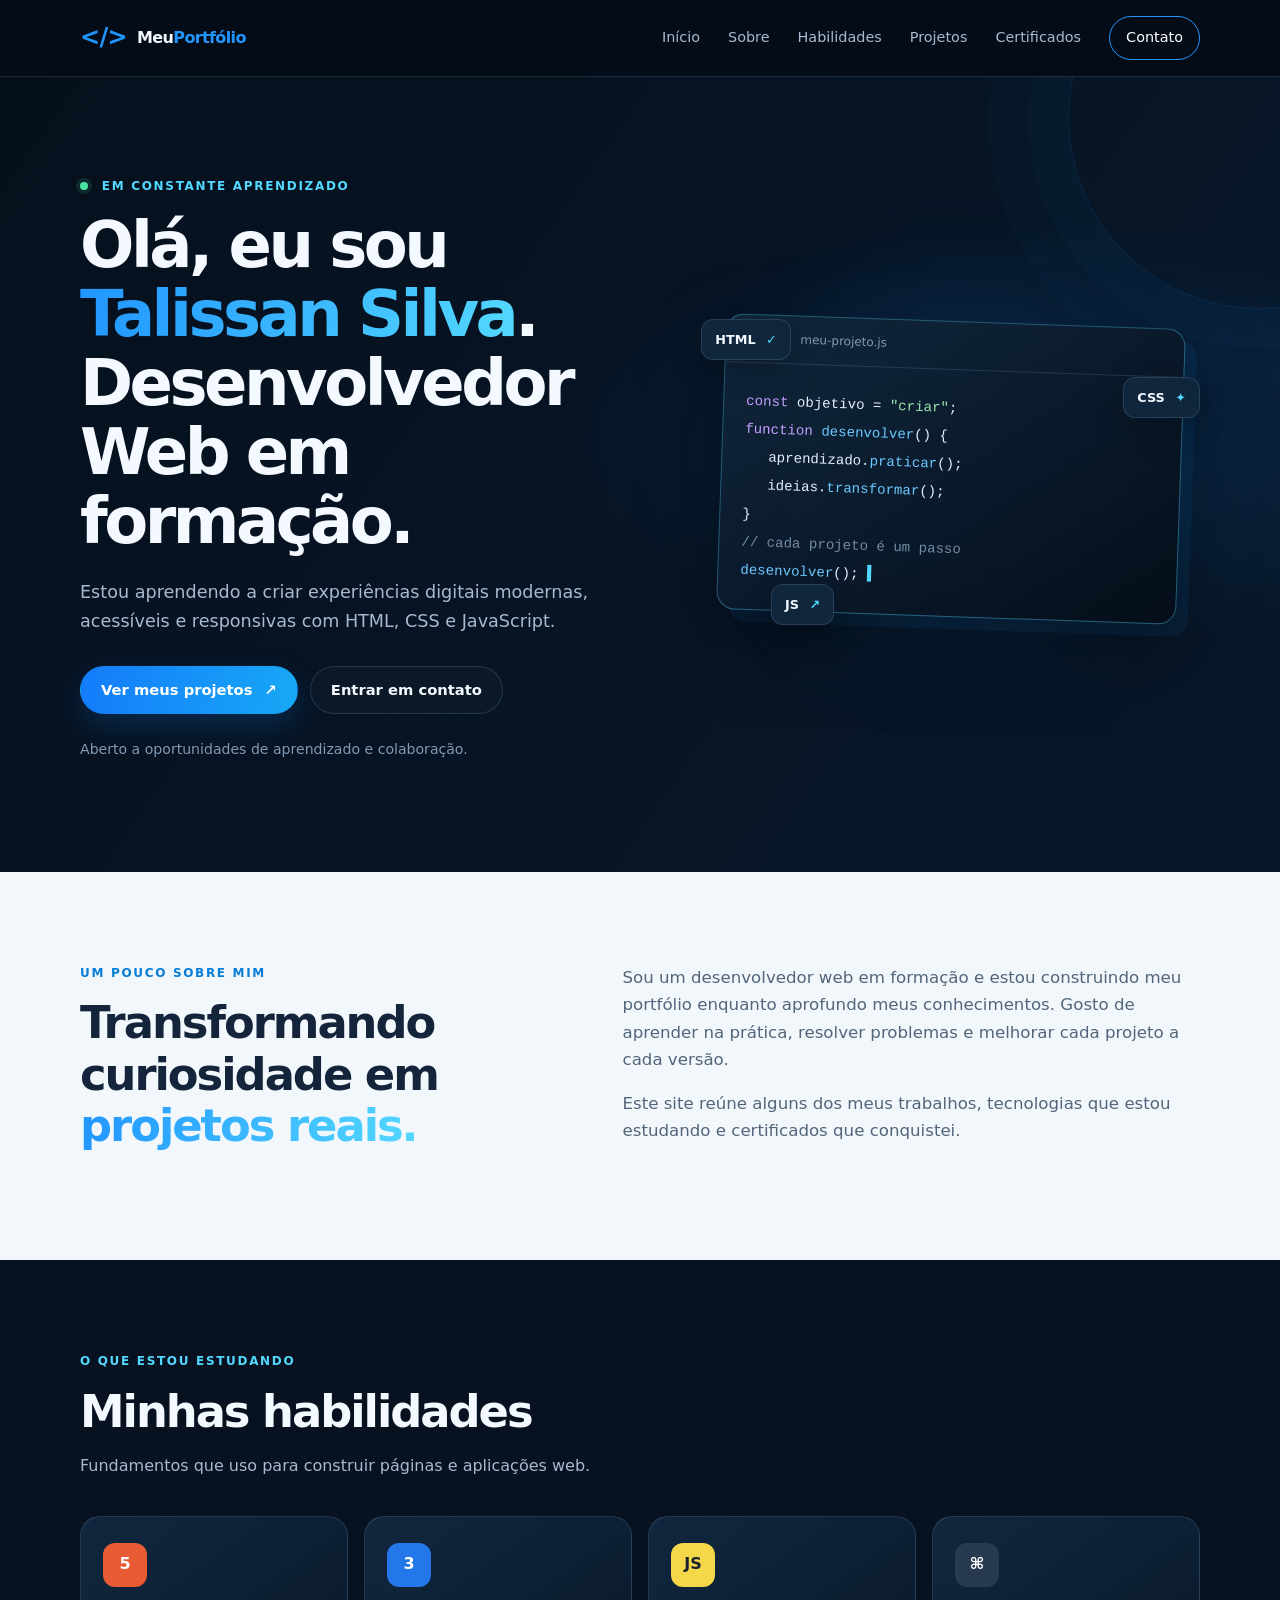
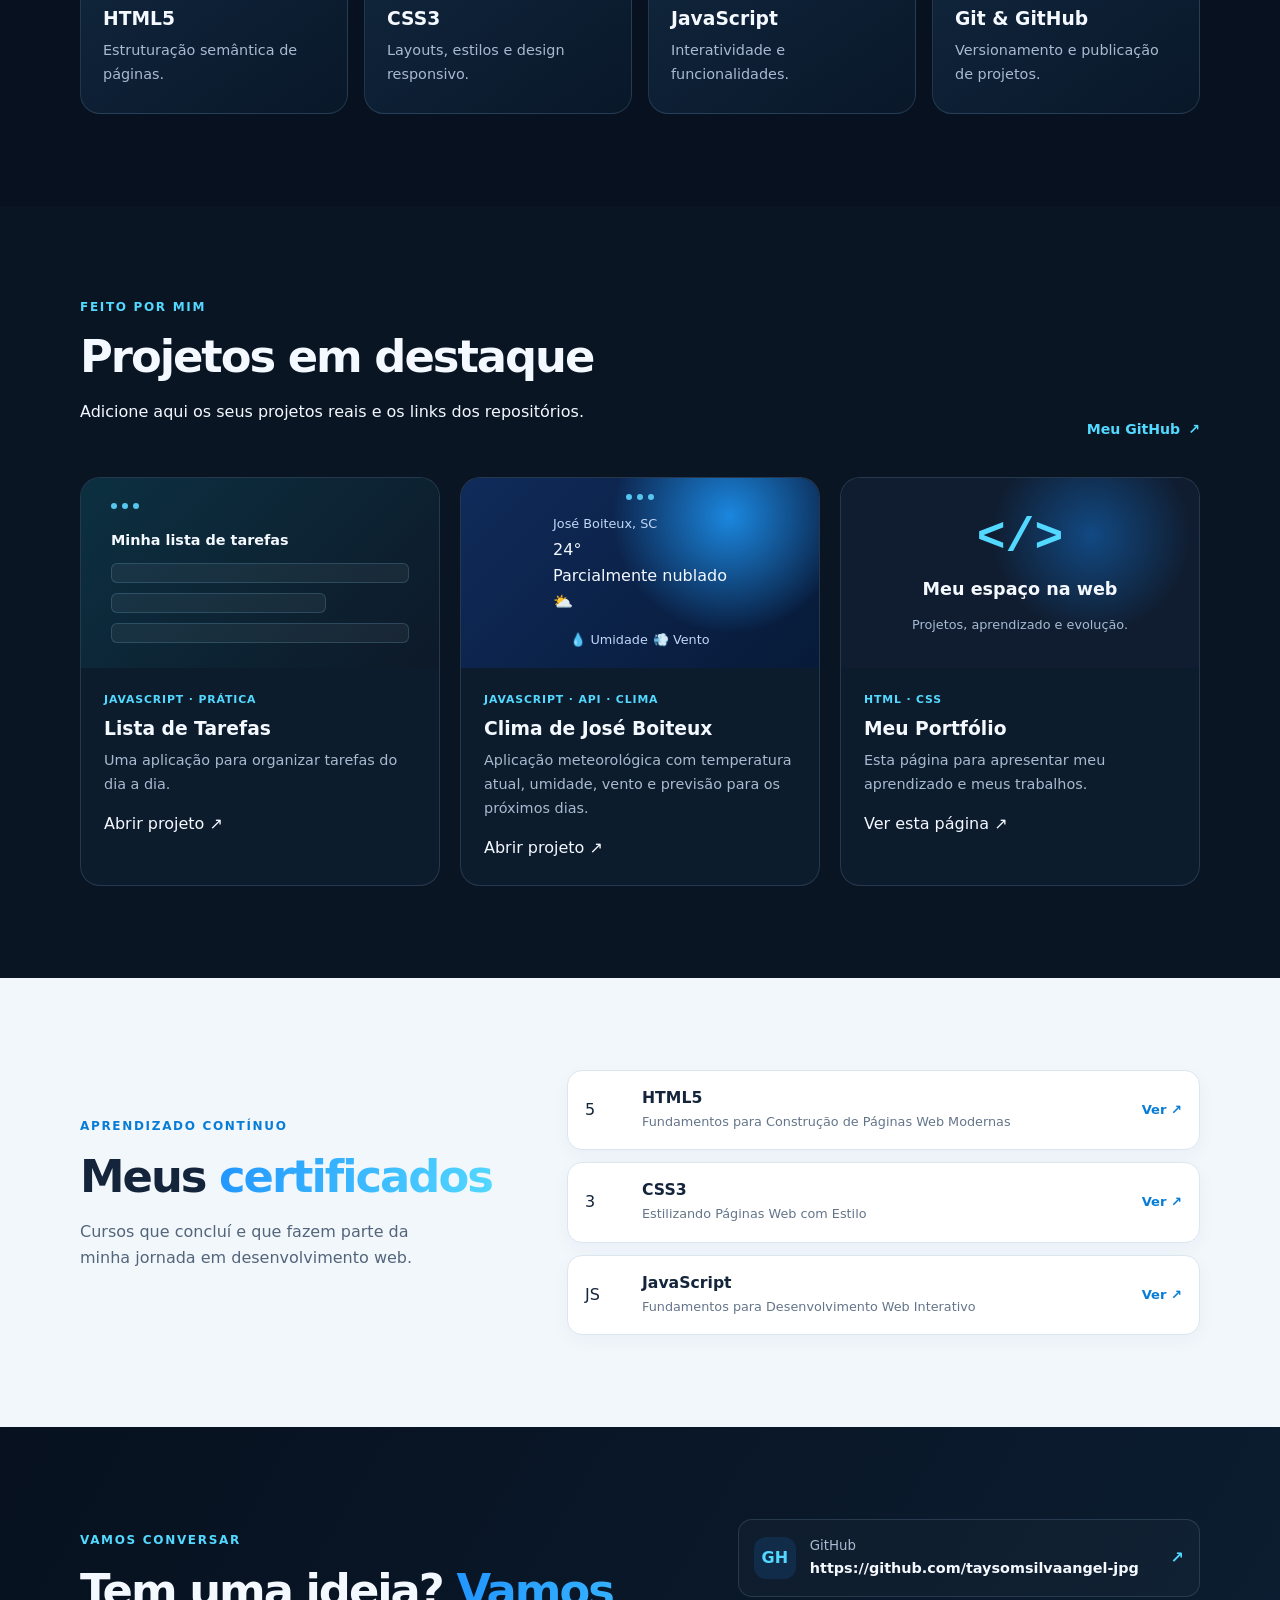
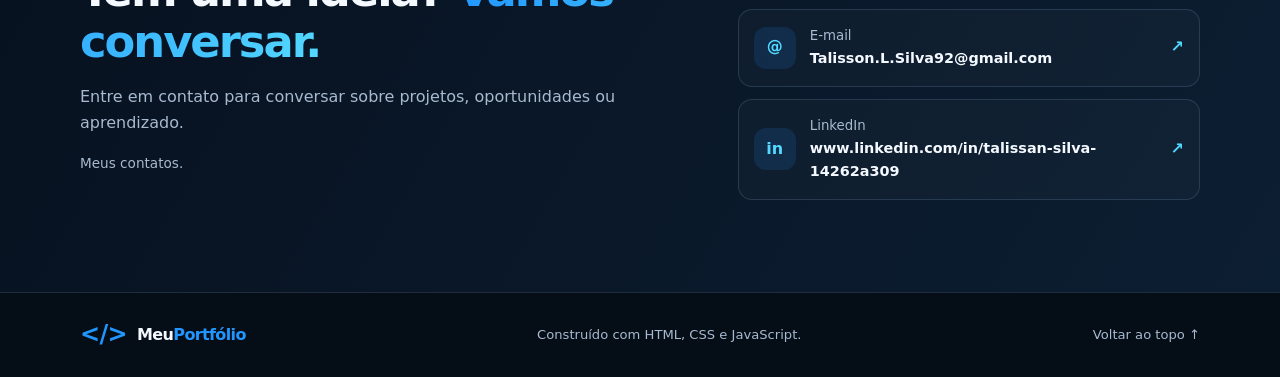
==== commit daf53db8: "Update index.html" ====
--- a/index.html
+++ b/index.html
@@ -194,7 +194,7 @@
       <div class="container contact-grid">
         <div><p class="eyebrow">Vamos conversar</p><h2>Tem uma ideia? <span class="gradient-text">Vamos conversar.</span></h2><p>Entre em contato para conversar sobre projetos, oportunidades ou aprendizado.</p><p class="contact-hint">Meus contatos.</p></div>
         <div class="contact-links">
-          <a href="https://github.com/taysomsilvaangel-jpg" target="_blank" rel="noopener noreferrer"><span>GH</span><div><small>GitHub</small><strong>Adicionar seu perfil</strong></div><b>↗</b></a>
+          <a href="https://github.com/taysomsilvaangel-jpg" target="_blank" rel="noopener noreferrer"><span>GH</span><div><small>GitHub</small><strong>https://github.com/taysomsilvaangel-jpg</strong></div><b>↗</b></a>
           <a href="Talisson.L.Silva92@gmail.com"><span>@</span><div><small>E-mail</small><strong>Talisson.L.Silva92@gmail.com</strong></div><b>↗</b></a>
           <a href="www.linkedin.com/in/talissan-silva-14262a309" target="_blank" rel="noopener noreferrer"><span>in</span><div><small>LinkedIn</small><strong>www.linkedin.com/in/talissan-silva-14262a309</strong></div><b>↗</b></a>
         </div>
